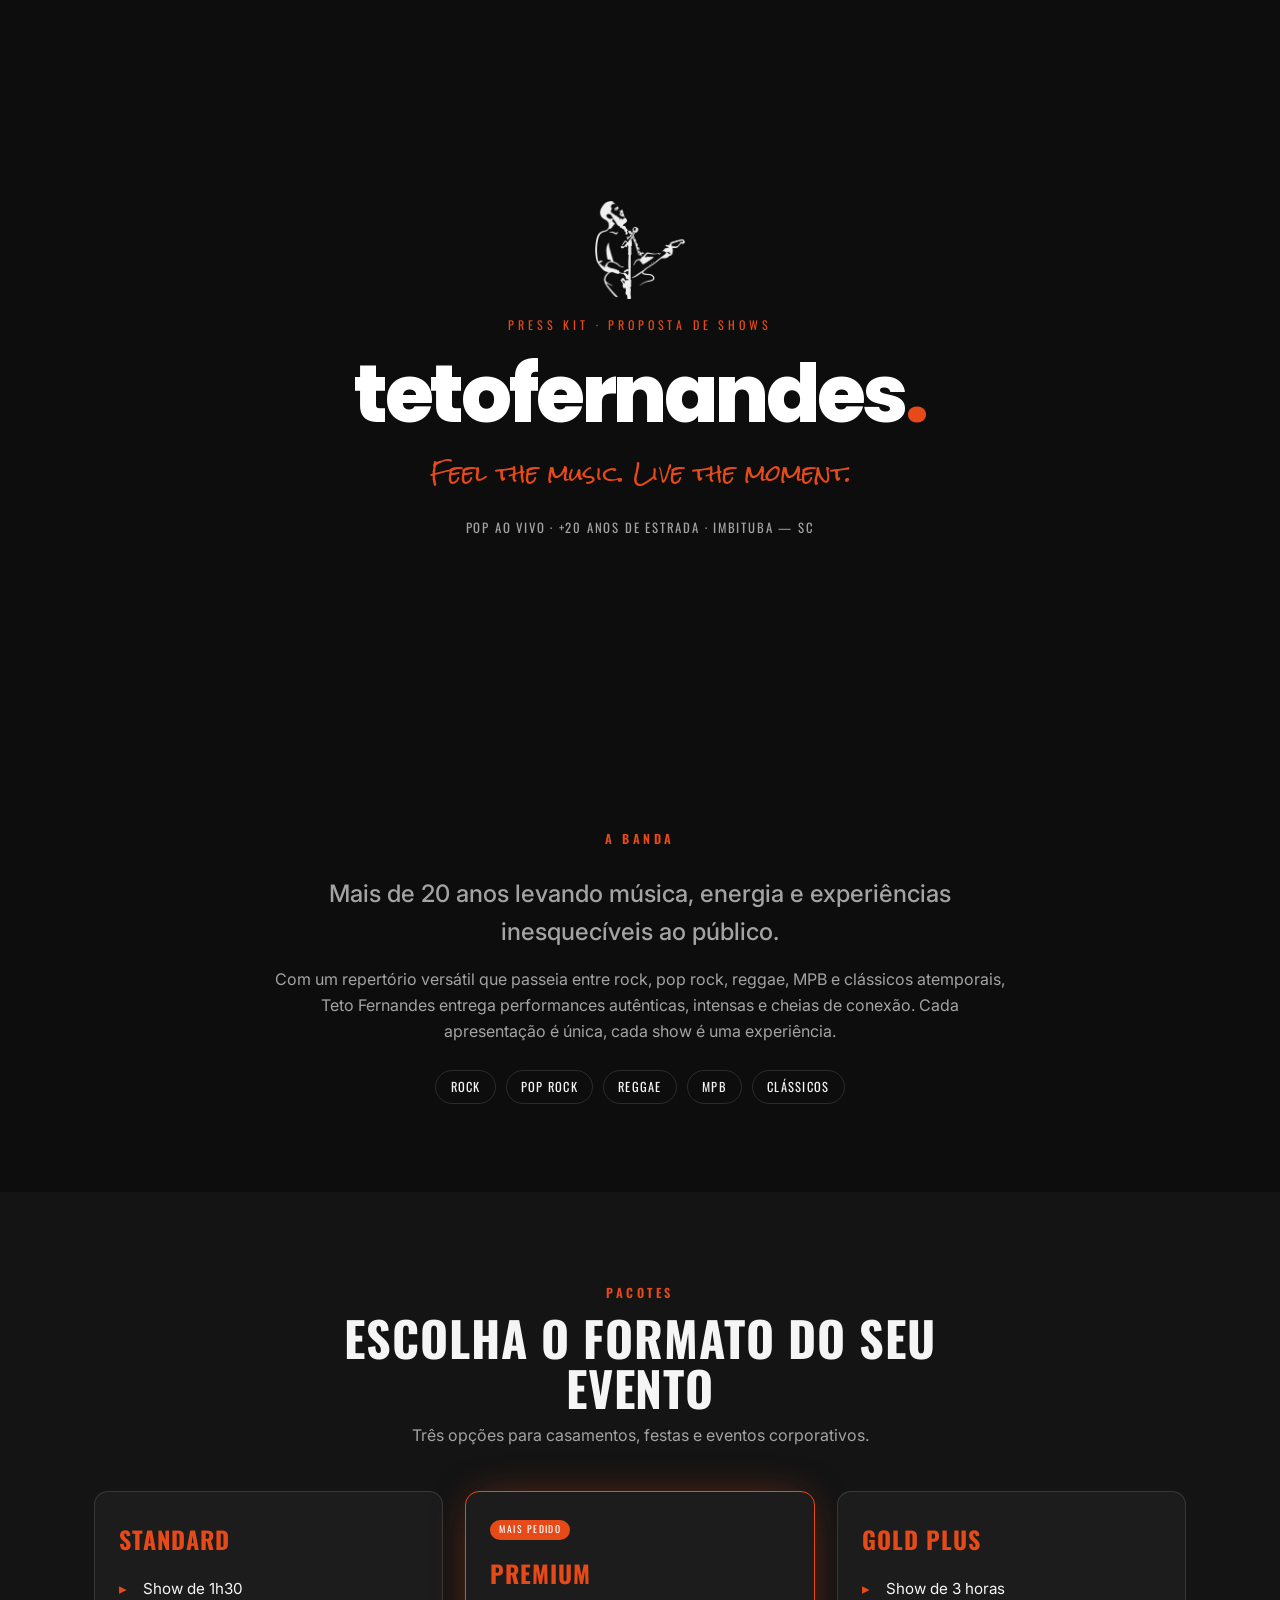
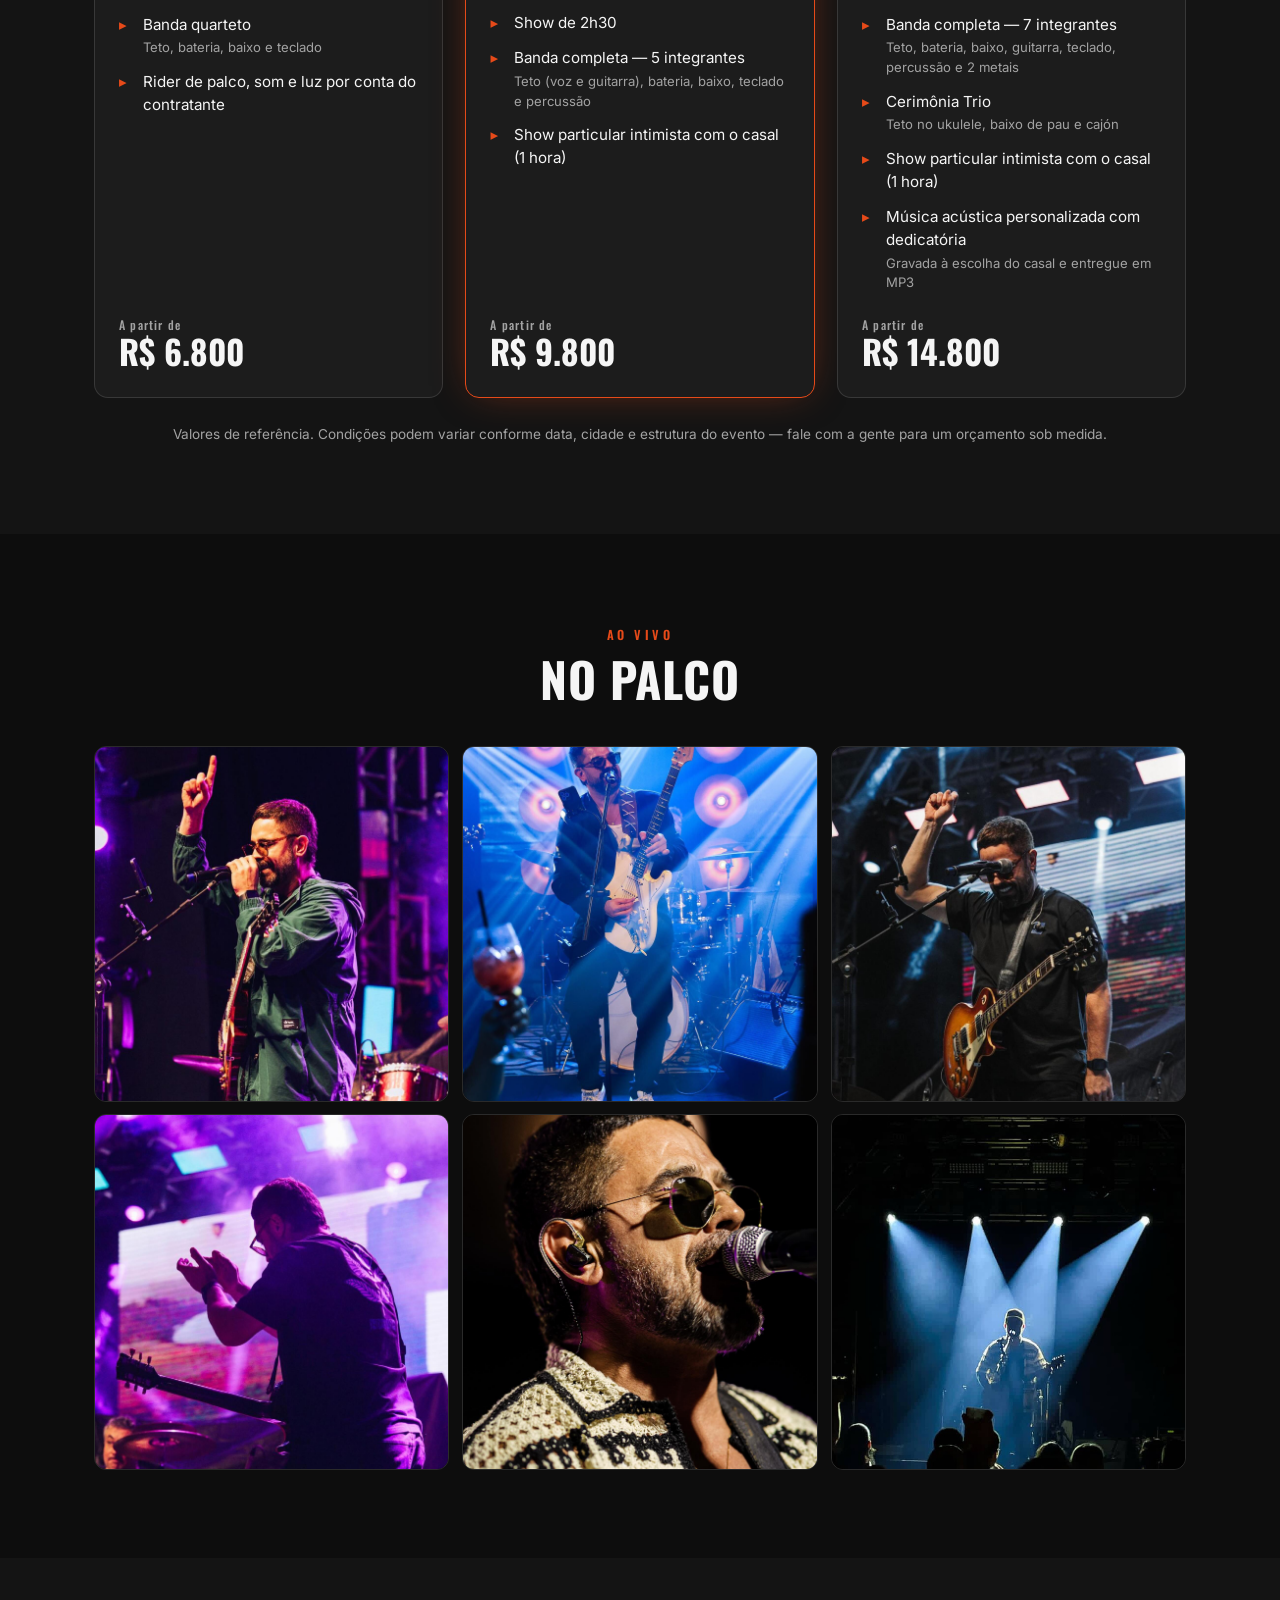
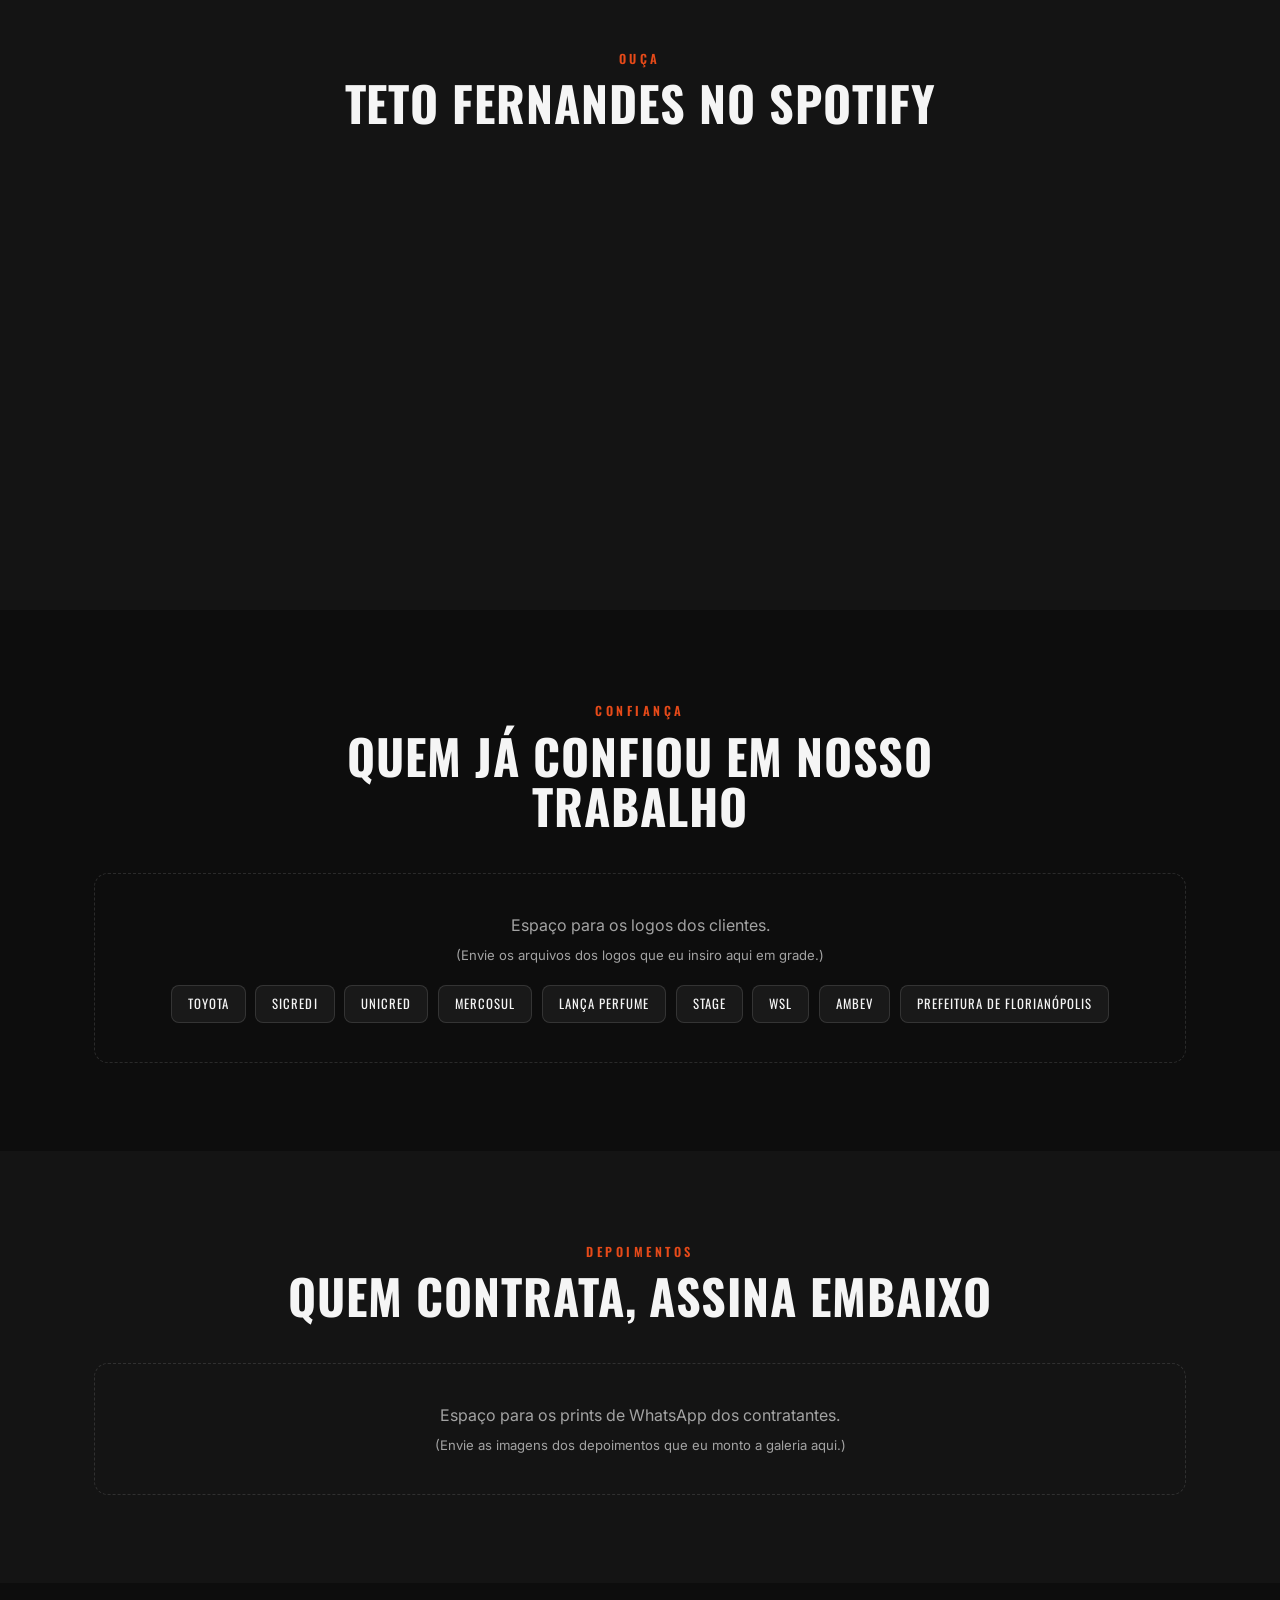
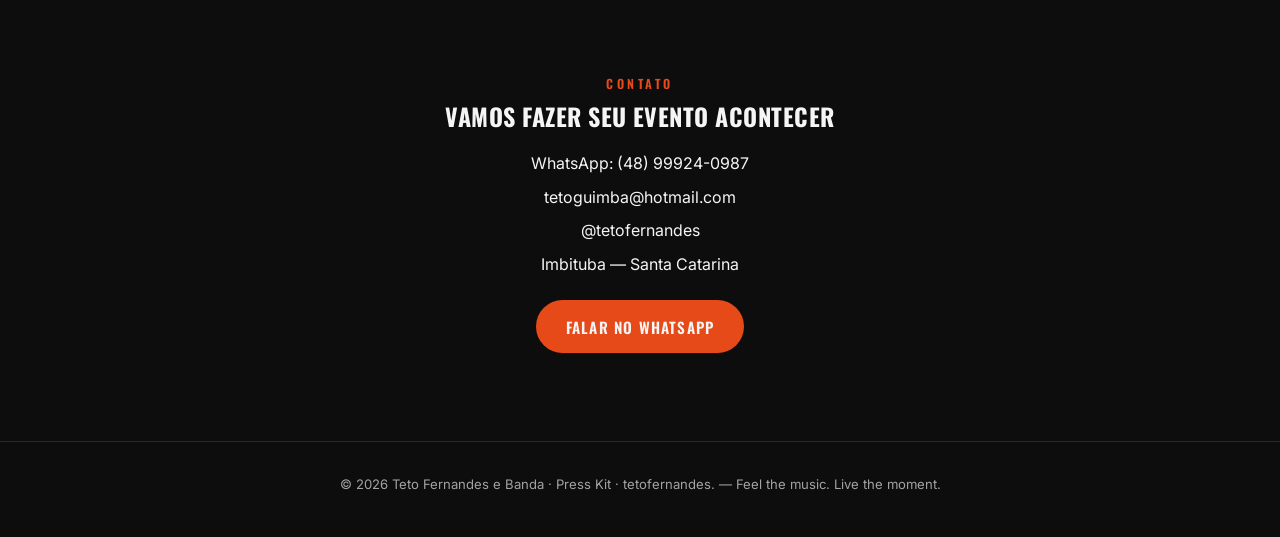
==== epk.html @ d6953887 "EPK: press kit para contratantes (pacotes, bio, fotos, contato)" ====
<!doctype html>
<html lang="pt-BR">
  <head>
    <meta charset="UTF-8" />
    <meta name="viewport" content="width=device-width, initial-scale=1.0" />
    <title>Teto Fernandes e Banda — Press Kit / Proposta de Shows</title>
    <meta
      name="description"
      content="Press kit oficial de Teto Fernandes e Banda: pacotes de show, repertório, fotos e contato para contratação." />
    <meta property="og:title" content="Teto Fernandes e Banda — Press Kit" />
    <meta
      property="og:description"
      content="Pacotes de show, repertório e contato para contratação. Pop ao vivo, +20 anos de estrada." />
    <meta property="og:image" content="assets/img/sobre3.jpg" />
    <link rel="icon" type="image/png" href="assets/img/favicon.png" />

    <link rel="preconnect" href="https://fonts.googleapis.com" />
    <link rel="preconnect" href="https://fonts.gstatic.com" crossorigin />
    <link
      href="https://fonts.googleapis.com/css2?family=Oswald:wght@400;500;600;700&family=Poppins:wght@700;800&family=Inter:wght@400;500;600&family=Rock+Salt&display=swap"
      rel="stylesheet" />
    <link rel="stylesheet" href="styles.css" />

    <style>
      body { -webkit-print-color-adjust: exact; print-color-adjust: exact; }
      .epk { overflow-x: hidden; }
      .epk-section { padding: clamp(3rem, 7vw, 5.5rem) 0; }
      .epk-section.alt { background: var(--bg-2); }
      .epk-head { text-align: center; max-width: 720px; margin: 0 auto 2.6rem; }
      .epk-head h2 { font-size: clamp(1.8rem, 4.5vw, 3rem); }
      .epk-head p { color: var(--muted); margin-top: 0.6rem; }

      /* Cover */
      .epk-cover {
        position: relative;
        min-height: 82vh;
        display: flex;
        flex-direction: column;
        align-items: center;
        justify-content: center;
        text-align: center;
        overflow: hidden;
        padding: 3rem 1.5rem;
      }
      .epk-cover-bg {
        position: absolute; inset: 0;
        background: url("assets/img/hero-bg.jpg") center 30% / cover no-repeat;
        filter: grayscale(100%) contrast(1.05) brightness(0.9);
        z-index: 0;
      }
      .epk-cover-overlay {
        position: absolute; inset: 0;
        background: linear-gradient(to bottom, rgba(13,13,13,0.55), rgba(13,13,13,0.35) 45%, rgba(13,13,13,0.95));
        z-index: 1;
      }
      .epk-cover > * { position: relative; z-index: 2; }
      .epk-cover .silh { width: 92px; height: auto; opacity: 0.95; margin-bottom: 1rem; }
      .epk-cover .logo {
        font-family: var(--font-brand); font-weight: 800; text-transform: lowercase;
        letter-spacing: -0.04em; color: #fff;
        font-size: clamp(2.4rem, 8vw, 5rem); line-height: 1;
      }
      .epk-cover .logo .dot { color: var(--accent); }
      .epk-cover .kicker {
        font-family: var(--font-display); text-transform: uppercase; letter-spacing: 0.32em;
        color: var(--accent); font-size: 0.75rem; margin-bottom: 1.2rem;
      }
      .epk-cover .sign {
        font-family: "Rock Salt", cursive; color: var(--accent);
        font-size: clamp(1rem, 3vw, 1.4rem); margin-top: 1.4rem;
      }
      .epk-cover .meta {
        margin-top: 1.6rem; color: var(--muted);
        font-family: var(--font-display); text-transform: uppercase; letter-spacing: 0.14em; font-size: 0.8rem;
      }

      /* Bio */
      .epk-bio { max-width: 780px; margin: 0 auto; text-align: center; }
      .epk-bio .lead { font-size: clamp(1.15rem, 2.4vw, 1.5rem); font-weight: 500; }
      .epk-bio p { color: var(--muted); margin-top: 1rem; }
      .epk-genres { display: flex; flex-wrap: wrap; gap: 0.6rem; justify-content: center; margin-top: 1.6rem; }
      .epk-genres span {
        font-family: var(--font-display); text-transform: uppercase; letter-spacing: 0.1em; font-size: 0.78rem;
        border: 1px solid var(--line); color: var(--text); padding: 0.4rem 0.9rem; border-radius: 100px;
      }

      /* Pacotes */
      .pkg-grid { display: grid; grid-template-columns: repeat(3, 1fr); gap: 1.4rem; align-items: start; }
      .pkg-card {
        background: var(--bg-3); border: 1px solid var(--line); border-radius: var(--radius);
        padding: 1.8rem 1.5rem; display: flex; flex-direction: column; height: 100%;
      }
      .pkg-card.featured { border-color: var(--accent); box-shadow: 0 0 40px -12px rgba(230,74,25,0.55); }
      .pkg-name { font-family: var(--font-display); text-transform: uppercase; letter-spacing: 0.04em; font-size: 1.5rem; }
      .pkg-name b { color: var(--accent); }
      .pkg-tag {
        display: inline-block; align-self: flex-start; margin-bottom: 0.9rem;
        font-family: var(--font-display); text-transform: uppercase; letter-spacing: 0.15em; font-size: 0.6rem;
        color: var(--accent-ink); background: var(--accent); padding: 2px 9px; border-radius: 100px;
      }
      .pkg-list { list-style: none; padding: 0; margin: 1.2rem 0 1.6rem; display: flex; flex-direction: column; gap: 0.8rem; flex: 1; }
      .pkg-list li { color: var(--text); font-size: 0.95rem; padding-left: 1.5rem; position: relative; line-height: 1.5; }
      .pkg-list li::before { content: "▸"; color: var(--accent); position: absolute; left: 0; top: 0; }
      .pkg-list li small { color: var(--muted); display: block; font-size: 0.82rem; margin-top: 2px; }
      .pkg-price { font-family: var(--font-display); font-weight: 700; font-size: 2.1rem; line-height: 1; margin-top: auto; }
      .pkg-price small { display: block; font-size: 0.75rem; color: var(--muted); letter-spacing: 0.1em; margin-bottom: 4px; font-weight: 500; }
      .pkg-note { text-align: center; color: var(--muted); font-size: 0.85rem; margin-top: 1.6rem; }

      /* Galeria */
      .epk-gallery { display: grid; grid-template-columns: repeat(3, 1fr); gap: 0.8rem; }
      .epk-gallery img { width: 100%; aspect-ratio: 1/1; object-fit: cover; border-radius: 12px; border: 1px solid var(--line); }

      /* Placeholder (clientes/depoimentos a enviar) */
      .epk-placeholder {
        border: 1px dashed var(--line); border-radius: var(--radius); padding: 2.4rem 1.5rem; text-align: center; color: var(--muted);
      }
      .client-chips { display: flex; flex-wrap: wrap; gap: 0.6rem; justify-content: center; margin-top: 1.2rem; }
      .client-chips span {
        font-family: var(--font-display); text-transform: uppercase; letter-spacing: 0.08em; font-size: 0.8rem;
        background: rgba(255,255,255,0.05); border: 1px solid var(--line); color: var(--text);
        padding: 0.5rem 1rem; border-radius: 8px;
      }

      /* Player */
      .epk-player { max-width: 780px; margin: 0 auto; }
      .epk-player iframe { border-radius: var(--radius); display: block; }

      /* Contato */
      .epk-contact { text-align: center; max-width: 640px; margin: 0 auto; }
      .epk-contact .lines { display: flex; flex-direction: column; gap: 0.5rem; margin: 1.4rem 0; }
      .epk-contact a { color: var(--text); }
      .epk-contact a:hover { color: var(--accent); }
      .epk-cta { margin-top: 1.4rem; }

      .epk-foot { text-align: center; color: var(--muted); font-size: 0.82rem; padding: 2rem 0 2.6rem; border-top: 1px solid var(--line); }

      @media (max-width: 820px) {
        .pkg-grid { grid-template-columns: 1fr; }
        .epk-gallery { grid-template-columns: repeat(2, 1fr); }
      }
    </style>
  </head>

  <body class="epk">
    <!-- ===================== CAPA ===================== -->
    <header class="epk-cover">
      <div class="epk-cover-bg"></div>
      <div class="epk-cover-overlay"></div>
      <img class="silh" src="assets/img/silhouette.png" alt="" aria-hidden="true" />
      <p class="kicker">Press Kit · Proposta de Shows</p>
      <div class="logo">tetofernandes<span class="dot">.</span></div>
      <p class="sign">Feel the music. Live the moment.</p>
      <p class="meta">Pop ao vivo · +20 anos de estrada · Imbituba — SC</p>
    </header>

    <!-- ===================== BIO ===================== -->
    <section class="epk-section">
      <div class="container epk-bio">
        <span class="eyebrow">A Banda</span>
        <p class="lead">
          Mais de 20 anos levando música, energia e experiências inesquecíveis ao
          público.
        </p>
        <p>
          Com um repertório versátil que passeia entre rock, pop rock, reggae, MPB
          e clássicos atemporais, Teto Fernandes entrega performances autênticas,
          intensas e cheias de conexão. Cada apresentação é única, cada show é uma
          experiência.
        </p>
        <div class="epk-genres">
          <span>Rock</span><span>Pop Rock</span><span>Reggae</span>
          <span>MPB</span><span>Clássicos</span>
        </div>
      </div>
    </section>

    <!-- ===================== PACOTES ===================== -->
    <section class="epk-section alt">
      <div class="container">
        <div class="epk-head">
          <span class="eyebrow">Pacotes</span>
          <h2>Escolha o formato do seu evento</h2>
          <p>Três opções para casamentos, festas e eventos corporativos.</p>
        </div>

        <div class="pkg-grid">
          <!-- STANDARD -->
          <article class="pkg-card">
            <div class="pkg-name"><b>Standard</b></div>
            <ul class="pkg-list">
              <li>Show de 1h30</li>
              <li>Banda quarteto<small>Teto, bateria, baixo e teclado</small></li>
              <li>Rider de palco, som e luz por conta do contratante</li>
            </ul>
            <div class="pkg-price"><small>A partir de</small>R$ 6.800</div>
          </article>

          <!-- PREMIUM (destaque) -->
          <article class="pkg-card featured">
            <span class="pkg-tag">Mais pedido</span>
            <div class="pkg-name"><b>Premium</b></div>
            <ul class="pkg-list">
              <li>Show de 2h30</li>
              <li>Banda completa — 5 integrantes<small>Teto (voz e guitarra), bateria, baixo, teclado e percussão</small></li>
              <li>Show particular intimista com o casal (1 hora)</li>
            </ul>
            <div class="pkg-price"><small>A partir de</small>R$ 9.800</div>
          </article>

          <!-- GOLD PLUS -->
          <article class="pkg-card">
            <div class="pkg-name"><b>Gold Plus</b></div>
            <ul class="pkg-list">
              <li>Show de 3 horas</li>
              <li>Banda completa — 7 integrantes<small>Teto, bateria, baixo, guitarra, teclado, percussão e 2 metais</small></li>
              <li>Cerimônia Trio<small>Teto no ukulele, baixo de pau e cajón</small></li>
              <li>Show particular intimista com o casal (1 hora)</li>
              <li>Música acústica personalizada com dedicatória<small>Gravada à escolha do casal e entregue em MP3</small></li>
            </ul>
            <div class="pkg-price"><small>A partir de</small>R$ 14.800</div>
          </article>
        </div>
        <p class="pkg-note">
          Valores de referência. Condições podem variar conforme data, cidade e
          estrutura do evento — fale com a gente para um orçamento sob medida.
        </p>
      </div>
    </section>

    <!-- ===================== FOTOS ===================== -->
    <section class="epk-section">
      <div class="container">
        <div class="epk-head">
          <span class="eyebrow">Ao vivo</span>
          <h2>No palco</h2>
        </div>
        <div class="epk-gallery">
          <img src="assets/img/sobre2.jpg" alt="Teto Fernandes ao vivo" loading="lazy" />
          <img src="assets/img/sobre4.jpg" alt="Teto Fernandes ao vivo" loading="lazy" />
          <img src="assets/img/sobre3.jpg" alt="Teto Fernandes ao vivo" loading="lazy" />
          <img src="assets/img/sobre1.jpg" alt="Teto Fernandes ao vivo" loading="lazy" />
          <img src="assets/img/sobre5.jpg" alt="Teto Fernandes ao vivo" loading="lazy" />
          <img src="assets/img/sobre6.jpg" alt="Teto Fernandes ao vivo" loading="lazy" />
        </div>
      </div>
    </section>

    <!-- ===================== MÚSICA ===================== -->
    <section class="epk-section alt">
      <div class="container">
        <div class="epk-head">
          <span class="eyebrow">Ouça</span>
          <h2>Teto Fernandes no Spotify</h2>
        </div>
        <div class="epk-player">
          <iframe
            title="Teto Fernandes no Spotify"
            src="https://open.spotify.com/embed/artist/6eYhTbcZ08PxT9TpKpBpat?utm_source=generator&theme=0"
            width="100%" height="352" frameborder="0"
            allow="autoplay; clipboard-write; encrypted-media; fullscreen; picture-in-picture"
            loading="lazy"></iframe>
        </div>
      </div>
    </section>

    <!-- ===================== CLIENTES ===================== -->
    <section class="epk-section">
      <div class="container">
        <div class="epk-head">
          <span class="eyebrow">Confiança</span>
          <h2>Quem já confiou em nosso trabalho</h2>
        </div>
        <div class="epk-placeholder">
          <p>Espaço para os logos dos clientes.</p>
          <p style="font-size: 0.82rem; margin-top: 0.4rem">
            (Envie os arquivos dos logos que eu insiro aqui em grade.)
          </p>
          <div class="client-chips">
            <span>Toyota</span><span>Sicredi</span><span>Unicred</span>
            <span>Mercosul</span><span>Lança Perfume</span><span>Stage</span>
            <span>WSL</span><span>Ambev</span><span>Prefeitura de Florianópolis</span>
          </div>
        </div>
      </div>
    </section>

    <!-- ===================== DEPOIMENTOS ===================== -->
    <section class="epk-section alt">
      <div class="container">
        <div class="epk-head">
          <span class="eyebrow">Depoimentos</span>
          <h2>Quem contrata, assina embaixo</h2>
        </div>
        <div class="epk-placeholder">
          <p>Espaço para os prints de WhatsApp dos contratantes.</p>
          <p style="font-size: 0.82rem; margin-top: 0.4rem">
            (Envie as imagens dos depoimentos que eu monto a galeria aqui.)
          </p>
        </div>
      </div>
    </section>

    <!-- ===================== CONTATO ===================== -->
    <section class="epk-section">
      <div class="container epk-contact">
        <span class="eyebrow">Contato</span>
        <h2>Vamos fazer seu evento acontecer</h2>
        <div class="lines">
          <p><a href="https://wa.me/5548999240987" target="_blank" rel="noopener">WhatsApp: (48) 99924-0987</a></p>
          <p><a href="mailto:tetoguimba@hotmail.com">tetoguimba@hotmail.com</a></p>
          <p><a href="https://instagram.com/tetofernandes" target="_blank" rel="noopener">@tetofernandes</a></p>
          <p>Imbituba — Santa Catarina</p>
        </div>
        <div class="epk-cta">
          <a class="btn btn-primary" href="https://wa.me/5548999240987" target="_blank" rel="noopener">Falar no WhatsApp</a>
        </div>
      </div>
    </section>

    <div class="epk-foot">
      <div class="container">
        © <span id="y"></span> Teto Fernandes e Banda · Press Kit ·
        tetofernandes. — Feel the music. Live the moment.
      </div>
    </div>

    <script>
      document.getElementById("y").textContent = new Date().getFullYear();
    </script>
  </body>
</html>
---- styles.css ----
/* ===================== TOKENS ===================== */
:root {
  --bg:        #0d0d0d;
  --bg-2:      #141414;
  --bg-3:      #1c1c1c;
  --text:      #f5f5f5;
  --muted:     #a3a3a3;
  --line:      rgba(255, 255, 255, 0.12);

  /* Brand red — the logo + accents. Change this one value to re-theme. */
  --accent:    #e64a19;
  --accent-2:  #bf360c;
  --accent-ink:#ffffff;
  --brand:     #e64a19; /* logo wordmark color */
  --brand-dot: #ffffff; /* the period color */

  --maxw: 1140px;
  --radius: 14px;
  --header-h: 76px;

  --font-display: "Oswald", system-ui, sans-serif;
  --font-brand: "Poppins", system-ui, sans-serif;
  --font-body: "Inter", system-ui, sans-serif;
}

/* ===================== RESET ===================== */
* { box-sizing: border-box; margin: 0; padding: 0; }
html { scroll-behavior: smooth; scroll-padding-top: var(--header-h); }
body {
  font-family: var(--font-body);
  background: var(--bg);
  color: var(--text);
  line-height: 1.6;
  -webkit-font-smoothing: antialiased;
  overflow-x: hidden;
}
img { max-width: 100%; display: block; }
a { color: inherit; text-decoration: none; }
ul { list-style: none; }

.container { width: 100%; max-width: var(--maxw); margin: 0 auto; padding: 0 24px; }

/* ===================== TYPOGRAPHY ===================== */
h1, h2, h3 {
  font-family: var(--font-display);
  font-weight: 700;
  line-height: 1.05;
  text-transform: uppercase;
  letter-spacing: 0.02em;
}
.section h2 { font-size: clamp(2rem, 5vw, 3.4rem); }
.eyebrow {
  display: inline-block;
  font-family: var(--font-display);
  font-weight: 600;
  letter-spacing: 0.28em;
  text-transform: uppercase;
  font-size: 0.78rem;
  color: var(--accent);
  margin-bottom: 0.6rem;
}
.section-sub { color: var(--muted); margin-top: 0.5rem; font-size: 1.05rem; }

/* ===================== BUTTONS ===================== */
.btn {
  display: inline-flex;
  align-items: center;
  gap: 0.5rem;
  font-family: var(--font-display);
  font-weight: 600;
  text-transform: uppercase;
  letter-spacing: 0.08em;
  font-size: 0.95rem;
  padding: 0.85rem 1.8rem;
  border-radius: 100px;
  border: 1px solid transparent;
  cursor: pointer;
  transition: transform 0.18s ease, background 0.18s ease, color 0.18s ease;
}
.btn:hover { transform: translateY(-2px); }
.btn-primary { background: var(--accent); color: var(--accent-ink); }
.btn-primary:hover { background: var(--accent-2); }
.btn-ghost { background: transparent; color: var(--text); border-color: var(--line); }
.btn-ghost:hover { border-color: var(--accent); color: var(--accent); }

/* ===================== HEADER ===================== */
.site-header {
  position: fixed;
  inset: 0 0 auto 0;
  height: var(--header-h);
  z-index: 100;
  display: flex;
  align-items: center;
  transition: background 0.3s ease, border-color 0.3s ease, backdrop-filter 0.3s ease;
  border-bottom: 1px solid transparent;
}
.site-header.scrolled {
  background: rgba(13, 13, 13, 0.85);
  backdrop-filter: blur(12px);
  border-bottom-color: var(--line);
}
.header-inner { display: flex; align-items: center; justify-content: space-between; }
/* ---- Logo wordmark (Poppins, orange) ---- */
.wordmark {
  font-family: var(--font-brand);
  font-weight: 800;
  text-transform: lowercase;
  letter-spacing: -0.03em;
  line-height: 1;
  color: var(--brand);
  display: inline-block;
  white-space: nowrap;
}
.wordmark .dot { color: var(--brand-dot); }
.wordmark--sm { font-size: 1.6rem; }
.wordmark--md { font-size: 2.1rem; }
.nav { display: flex; align-items: center; gap: 2.5rem; }
.nav-list { display: flex; gap: 2rem; }
.nav-list a {
  font-family: var(--font-display);
  font-weight: 500;
  text-transform: uppercase;
  letter-spacing: 0.06em;
  font-size: 0.95rem;
  color: var(--text);
  position: relative;
  padding: 4px 0;
  transition: color 0.18s ease;
}
.nav-list a::after {
  content: "";
  position: absolute;
  left: 0; bottom: -2px;
  width: 0; height: 2px;
  background: var(--accent);
  transition: width 0.22s ease;
}
.nav-list a:hover { color: var(--accent); }
.nav-list a:hover::after { width: 100%; }
.nav-social { display: flex; gap: 1rem; align-items: center; }
.nav-social a { color: var(--muted); transition: color 0.18s ease, transform 0.18s ease; display: flex; }
.nav-social a:hover { color: var(--accent); transform: translateY(-2px); }

.nav-toggle {
  display: none;
  flex-direction: column;
  gap: 5px;
  background: none;
  border: 0;
  cursor: pointer;
  padding: 6px;
}
.nav-toggle span {
  width: 26px; height: 2px;
  background: var(--text);
  transition: transform 0.25s ease, opacity 0.2s ease;
}
.nav-toggle[aria-expanded="true"] span:nth-child(1) { transform: translateY(7px) rotate(45deg); }
.nav-toggle[aria-expanded="true"] span:nth-child(2) { opacity: 0; }
.nav-toggle[aria-expanded="true"] span:nth-child(3) { transform: translateY(-7px) rotate(-45deg); }

/* ===================== HERO ===================== */
.hero {
  position: relative;
  min-height: 100svh;
  display: flex;
  align-items: center;
  justify-content: center;
  text-align: center;
  overflow: hidden;
}
.hero-img {
  position: absolute; inset: 0;
  display: block;
  width: 100%; height: 100%;
  object-fit: cover;
  object-position: 50% 53%; /* enquadramento da foto retrato (sobe um pouco) */
  filter: grayscale(100%) contrast(1.06) brightness(0.95); /* preto e branco */
  z-index: 0;
  animation: heroImgIn 1.2s ease both;
}
@keyframes heroImgIn { from { opacity: 0; } to { opacity: 1; } }
.hero-overlay {
  position: absolute; inset: 0;
  background:
    radial-gradient(120% 100% at 50% 32%, rgba(13,13,13,0.12), rgba(13,13,13,0.5)),
    linear-gradient(to bottom, rgba(13,13,13,0.35), rgba(13,13,13,0.28) 45%, rgba(13,13,13,0.9) 100%);
  z-index: 1;
}
.hero-content { position: relative; z-index: 2; display: flex; flex-direction: column; align-items: center; transform: translateY(7vh); }
.hero-logo {
  width: min(820px, 90vw);
  margin: 0 auto;
  filter: drop-shadow(0 12px 50px rgba(0, 0, 0, 0.55));
  animation: logoIn 1.3s cubic-bezier(0.2, 0.7, 0.2, 1) 0.15s both;
}

/* Hover energético na logo do hero */
.hero-logo-text { display: block; width: 100%; height: auto; cursor: default; transition: filter 0.3s ease; }
.hero-logo:hover .hero-logo-text {
  animation: energyPulse 0.8s ease-in-out infinite;
  filter: drop-shadow(0 0 22px rgba(230, 74, 25, 0.6));
}
.hero-logo:hover .dot { animation: dotPulse 0.8s ease-in-out infinite; }
@keyframes energyPulse {
  0%, 100% { transform: scale(1) rotate(0deg); }
  25% { transform: scale(1.04) rotate(-2deg); }
  50% { transform: scale(1.06) rotate(0deg); }
  75% { transform: scale(1.04) rotate(2deg); }
}
@keyframes dotPulse {
  0%, 100% { transform: scale(1); }
  50% { transform: scale(1.5) translateY(-2px); }
}
@keyframes logoIn {
  from { opacity: 0; transform: translateY(26px) scale(0.97); filter: blur(8px); }
  to   { opacity: 1; transform: none; filter: blur(0); }
}
@keyframes fadeUp {
  from { opacity: 0; transform: translateY(16px); }
  to   { opacity: 1; transform: none; }
}
.hero-tagline {
  font-family: var(--font-display);
  font-weight: 400;
  text-transform: uppercase;
  letter-spacing: 0.2em;
  color: var(--text);
  font-size: clamp(0.85rem, 2.2vw, 1.15rem);
  margin: 1.2rem 0 2rem;
  animation: fadeUp 1s ease 0.75s both;
}
.hero-actions {
  display: flex; gap: 1rem; flex-wrap: wrap; justify-content: center;
  animation: fadeUp 1s ease 1s both;
}

.scroll-cue {
  position: absolute;
  bottom: 28px; left: 50%;
  transform: translateX(-50%);
  width: 26px; height: 42px;
  border: 2px solid rgba(255,255,255,0.45);
  border-radius: 20px;
  z-index: 2;
}
.scroll-cue span {
  position: absolute;
  top: 8px; left: 50%;
  width: 4px; height: 8px;
  margin-left: -2px;
  background: var(--accent);
  border-radius: 4px;
  animation: scrollDot 1.6s ease-in-out infinite;
}
@keyframes scrollDot { 0%{opacity:0;transform:translateY(0)} 40%{opacity:1} 80%,100%{opacity:0;transform:translateY(14px)} }

/* ===================== SECTIONS ===================== */
.section { padding: clamp(4rem, 9vw, 7rem) 0; }
.section-head { text-align: center; max-width: 640px; margin: 0 auto 3rem; }
.shows { background: var(--bg); }
.sobre { background: var(--bg-2); }
.musica { background: var(--bg); }

/* ===================== AGENDA ===================== */
.agenda { display: flex; flex-direction: column; gap: 1rem; max-width: 860px; margin: 0 auto; }
.agenda-state { text-align: center; color: var(--muted); padding: 2rem 0; }
.event {
  display: grid;
  grid-template-columns: 92px 1fr auto;
  align-items: center;
  gap: 1.5rem;
  background: var(--bg-3);
  border: 1px solid var(--line);
  border-radius: var(--radius);
  padding: 1.1rem 1.5rem;
  transition: transform 0.18s ease, border-color 0.18s ease;
}
.event:hover { transform: translateY(-3px); border-color: var(--accent); }
.event-date {
  text-align: center;
  border-right: 1px solid var(--line);
  padding-right: 1rem;
}
.event-day { font-family: var(--font-display); font-weight: 700; font-size: 2rem; line-height: 1; }
.event-month { font-family: var(--font-display); text-transform: uppercase; letter-spacing: 0.15em; color: var(--accent); font-size: 0.8rem; }
.event-year { color: var(--muted); font-size: 0.75rem; }
.event-info h3 { font-size: 1.3rem; text-transform: none; letter-spacing: 0; }
.event-info p { color: var(--muted); font-size: 0.95rem; }
.event-cta .btn { padding: 0.6rem 1.3rem; font-size: 0.82rem; }
.event-cta .soon { color: var(--muted); font-size: 0.85rem; font-style: italic; }

/* ===================== SOBRE ===================== */
.sobre-grid {
  display: grid;
  grid-template-columns: 1fr 1fr;
  gap: clamp(2rem, 5vw, 4rem);
  align-items: center;
  margin-bottom: clamp(2.5rem, 5vw, 4rem);
}
.sobre-text p { color: var(--muted); margin-top: 1rem; max-width: 52ch; }
.sobre-text h2 { margin-top: 0.4rem; }
.sobre-text p.sobre-lead { color: var(--text); font-size: 1.18rem; font-weight: 500; }
.sobre-text p.sobre-lines {
  color: var(--text);
  font-weight: 500;
  border-left: 3px solid var(--accent);
  padding-left: 1.1rem;
  line-height: 1.9;
}
.sobre-text p.sobre-tagline {
  font-family: "Rock Salt", cursive;
  font-weight: 400;
  color: var(--brand);
  font-size: 1.4rem;
  line-height: 1.9;
  margin-top: 1.8rem;
}
.sobre-photo img {
  border-radius: var(--radius);
  width: 100%;
  aspect-ratio: 4 / 5;
  object-fit: cover;
}
.gallery {
  display: grid;
  grid-template-columns: repeat(auto-fit, minmax(200px, 1fr));
  gap: 1rem;
}
.gallery img {
  width: 100%;
  aspect-ratio: 1 / 1;
  object-fit: cover;
  border-radius: 12px;
  transition: transform 0.25s ease, filter 0.25s ease;
  filter: grayscale(0.2);
}
.gallery img:hover { transform: scale(1.03); filter: grayscale(0); }

/* ===================== PLAYER ===================== */
.player { max-width: 860px; margin: 0 auto; }
.player iframe { border-radius: var(--radius); display: block; }

/* ===================== FOOTER ===================== */
.footer { background: var(--bg-2); border-top: 1px solid var(--line); padding-top: 4rem; }
.footer-grid {
  display: grid;
  grid-template-columns: 1fr 1fr;
  gap: 2rem;
  padding-bottom: 3rem;
}
.footer-logo { margin-bottom: 1rem; }
.footer-brand p { color: var(--muted); max-width: 36ch; }
.footer-contact h3 { font-size: 1.2rem; margin-bottom: 1rem; }
.footer-contact p { margin-bottom: 0.5rem; }
.footer-contact a { color: var(--text); transition: color 0.18s ease; }
.footer-contact a:hover { color: var(--accent); }
.footer-social { display: flex; gap: 1.2rem; margin-top: 1rem; }
.footer-social a {
  font-family: var(--font-display);
  text-transform: uppercase;
  letter-spacing: 0.08em;
  font-size: 0.85rem;
  color: var(--muted);
}
.footer-social a:hover { color: var(--accent); }
.footer-bottom { border-top: 1px solid var(--line); padding-top: 1.5rem; padding-bottom: 1.5rem; }
.footer-bottom p { color: var(--muted); font-size: 0.85rem; text-align: center; }

/* ===================== REVEAL ANIMATION ===================== */
.reveal { opacity: 0; transform: translateY(26px); transition: opacity 0.7s ease, transform 0.7s ease; }
.reveal.visible { opacity: 1; transform: none; }

/* ===================== RESPONSIVE ===================== */
@media (max-width: 860px) {
  .nav-toggle { display: flex; z-index: 101; }
  .nav {
    position: fixed;
    inset: 0 0 0 auto;
    width: min(320px, 80vw);
    flex-direction: column;
    justify-content: center;
    gap: 2.5rem;
    background: var(--bg-2);
    border-left: 1px solid var(--line);
    transform: translateX(100%);
    transition: transform 0.3s ease;
    padding: 2rem;
  }
  .nav.open { transform: translateX(0); }
  .nav-list { flex-direction: column; gap: 1.5rem; text-align: center; }
  .nav-list a { font-size: 1.3rem; }

  .sobre-grid { grid-template-columns: 1fr; }
  .sobre-photo { order: -1; }
  .footer-grid { grid-template-columns: 1fr; }

  .event { grid-template-columns: 72px 1fr; gap: 1rem; }
  .event-cta { grid-column: 1 / -1; justify-self: start; padding-left: calc(72px + 1rem); }
}

@media (prefers-reduced-motion: reduce) {
  * { animation: none !important; transition: none !important; }
  .reveal { opacity: 1; transform: none; }
}

/* ===================== SILHUETA DA MARCA ===================== */
/* Sobre: silhueta grande que surge ao rolar (fica sutil ao fundo) */
.sobre { position: relative; overflow: hidden; }
.sobre .container { position: relative; z-index: 1; }
.sobre-silhouette {
  position: absolute;
  right: -30px;
  top: 14%;
  width: min(340px, 40vw);
  height: auto;
  z-index: 0;
  pointer-events: none;
  opacity: 0;
  transform: translateX(60px);
  transition: opacity 1s ease, transform 1s ease;
}
.sobre-silhouette.visible { opacity: 0.1; transform: translateX(0); }

/* Divisor entre seções: silhueta laranja entre dois traços */
.section-divider {
  display: flex;
  align-items: center;
  justify-content: center;
  gap: 1.2rem;
  background: var(--bg-2);
  padding: 1.5rem 0 2.6rem;
}
.section-divider::before,
.section-divider::after {
  content: "";
  height: 1px;
  width: clamp(40px, 12vw, 90px);
  background: var(--line);
}
.section-divider img { width: 46px; height: auto; opacity: 0.95; }

/* Ícone no rodapé */
.footer-silhouette { display: block; width: 52px; height: auto; opacity: 0.9; margin-bottom: 0.7rem; }

/* Silhueta no menu (no lugar do tf.) */
.brand-silhouette { display: block; height: 46px; width: auto; }

/* ===================== AGENDA: destaque + badges ===================== */
.event--next {
  border-color: var(--accent);
  box-shadow: 0 0 26px -8px rgba(230, 74, 25, 0.55);
}
.next-tag {
  display: inline-block;
  font-family: var(--font-display);
  text-transform: uppercase;
  letter-spacing: 0.15em;
  font-size: 0.62rem;
  color: var(--accent-ink);
  background: var(--accent);
  padding: 2px 9px;
  border-radius: 100px;
  margin-bottom: 6px;
}
.badge-sold {
  display: inline-block;
  font-family: var(--font-display);
  text-transform: uppercase;
  letter-spacing: 0.08em;
  font-size: 0.8rem;
  color: var(--muted);
  background: rgba(255, 255, 255, 0.06);
  border: 1px solid var(--line);
  padding: 0.55rem 1.1rem;
  border-radius: 100px;
}
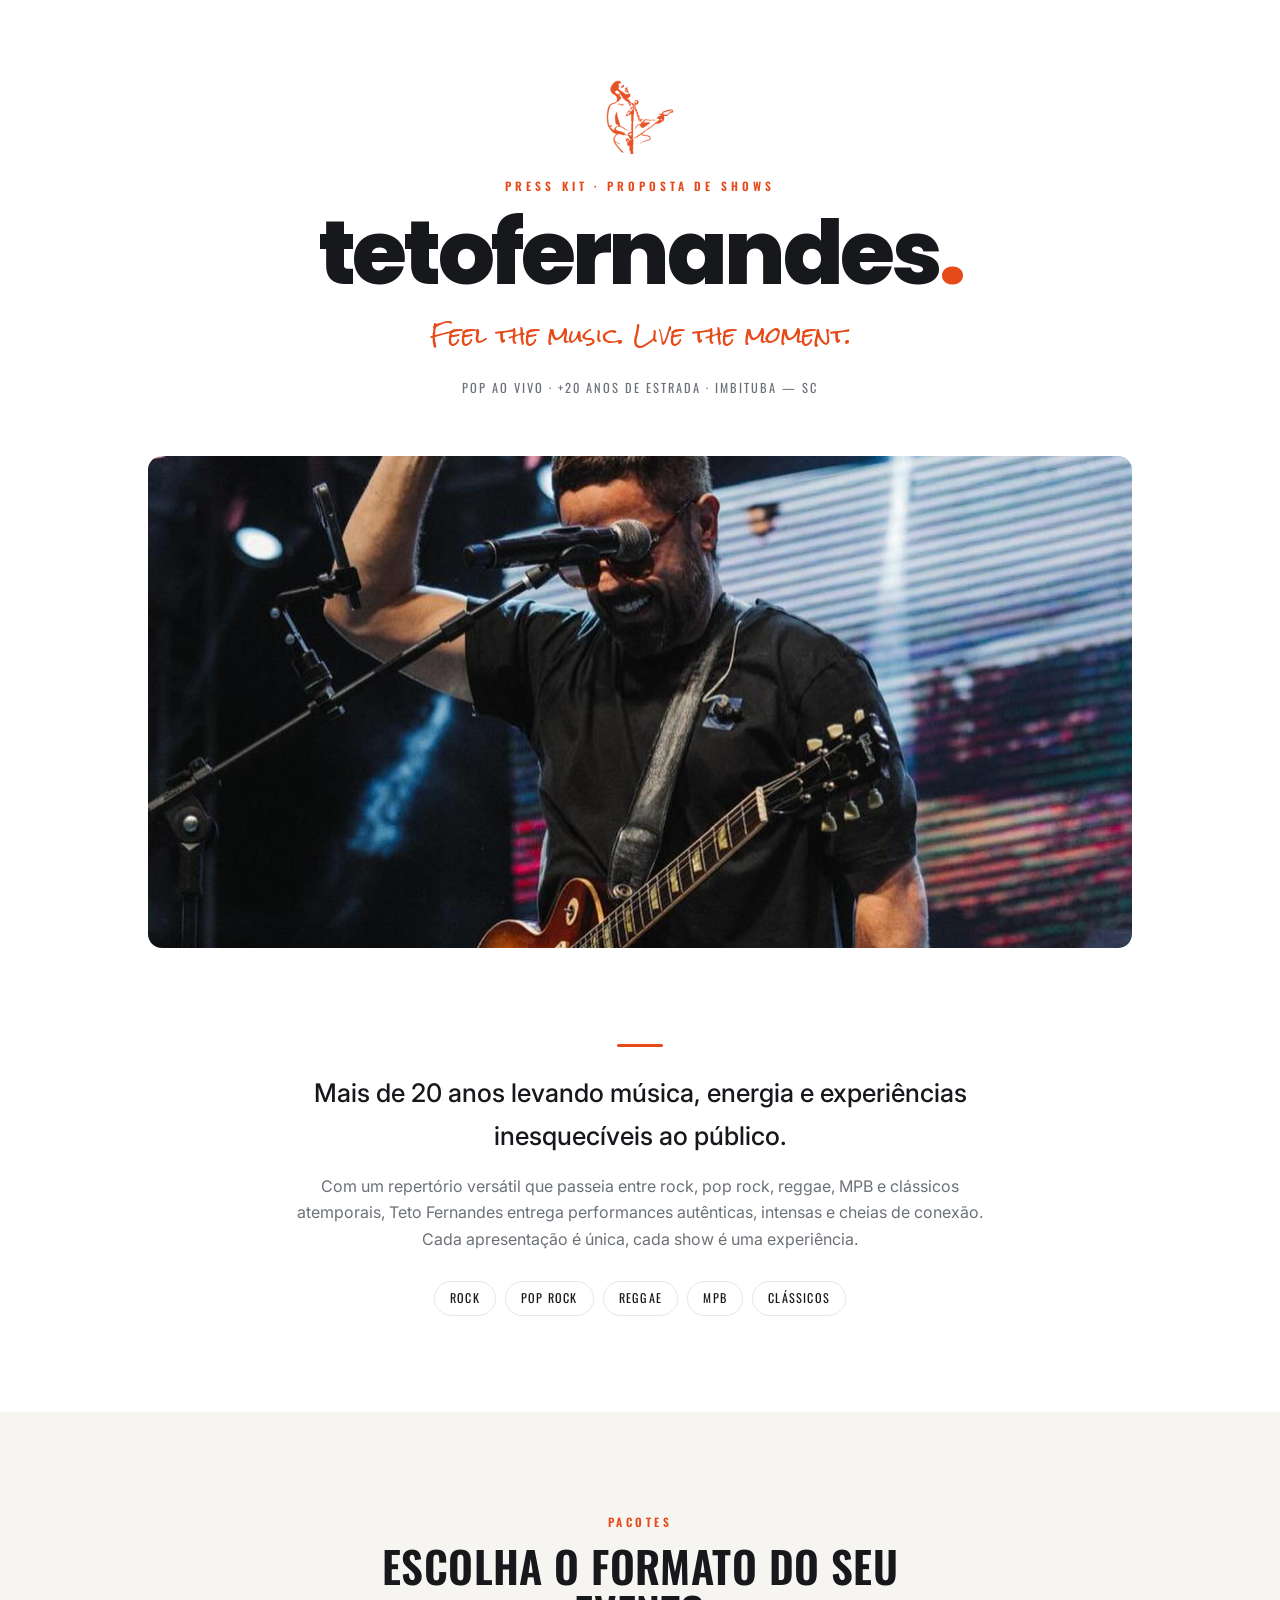
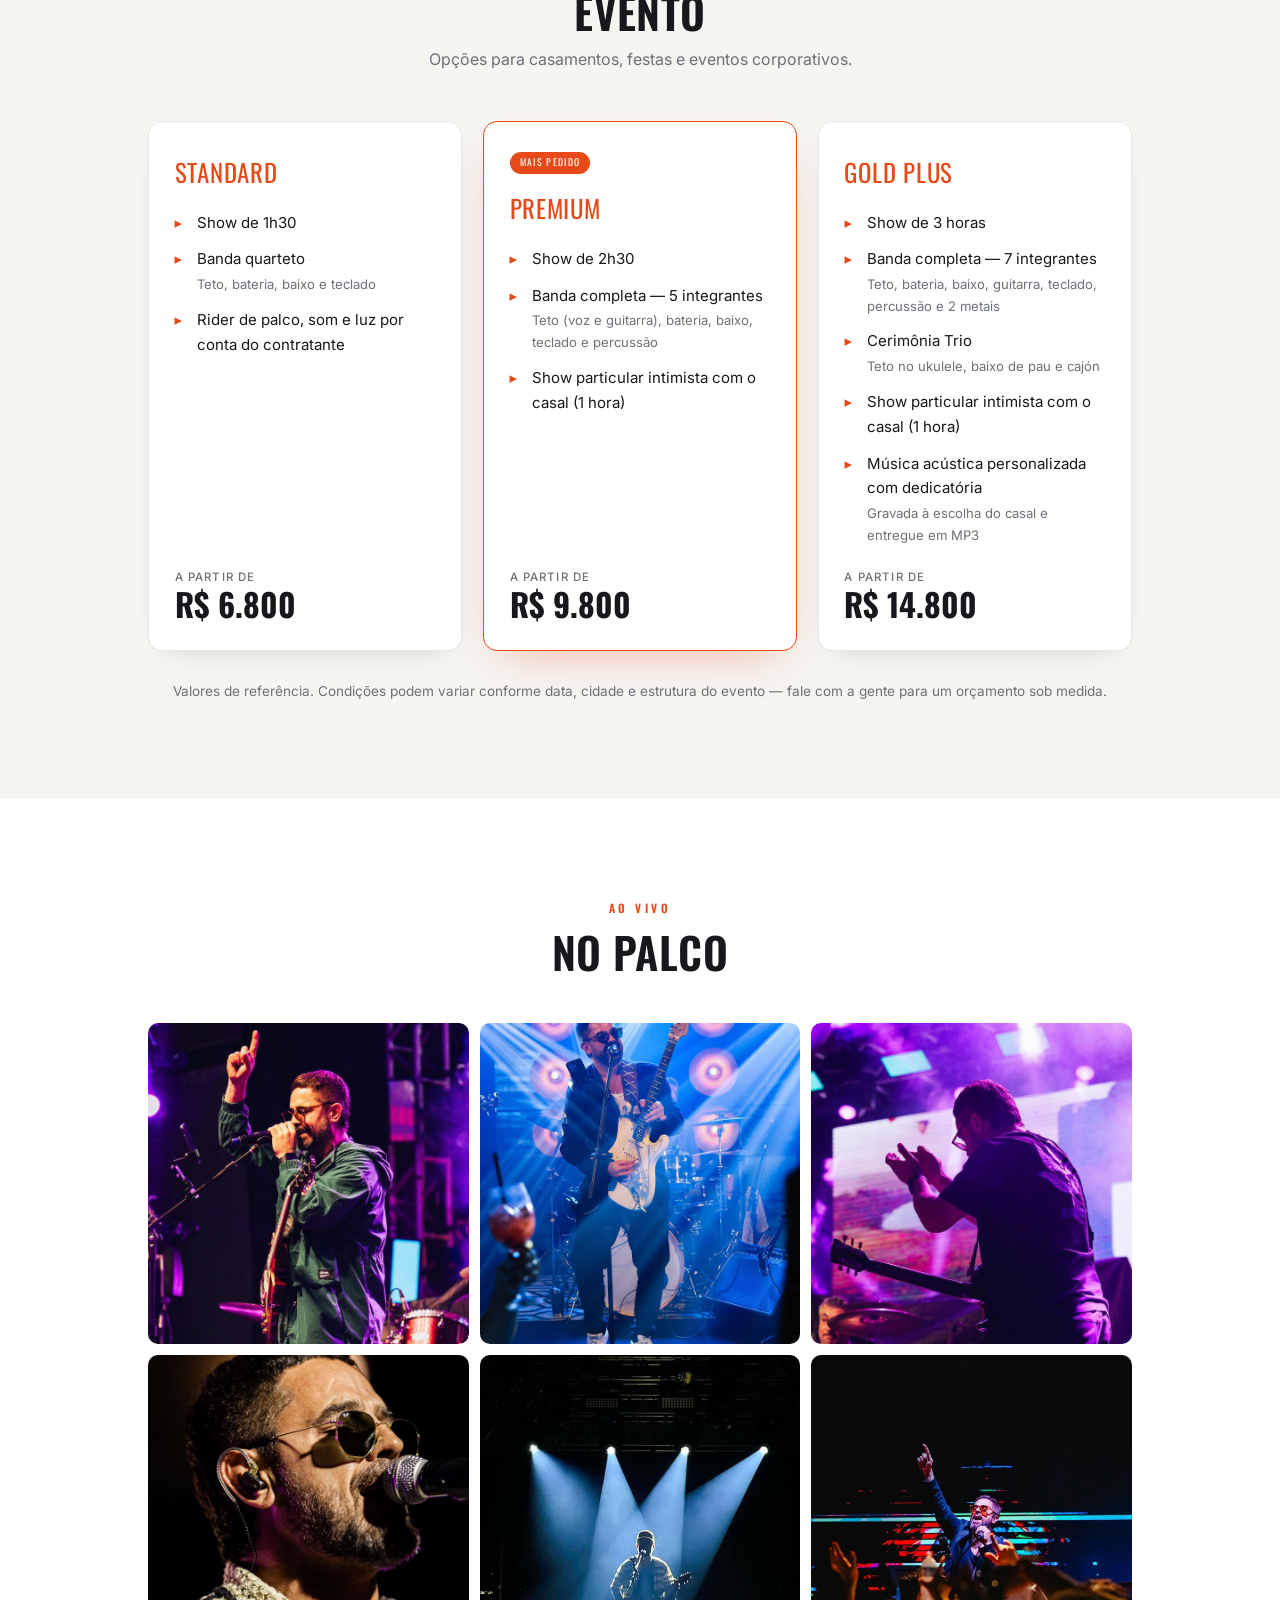
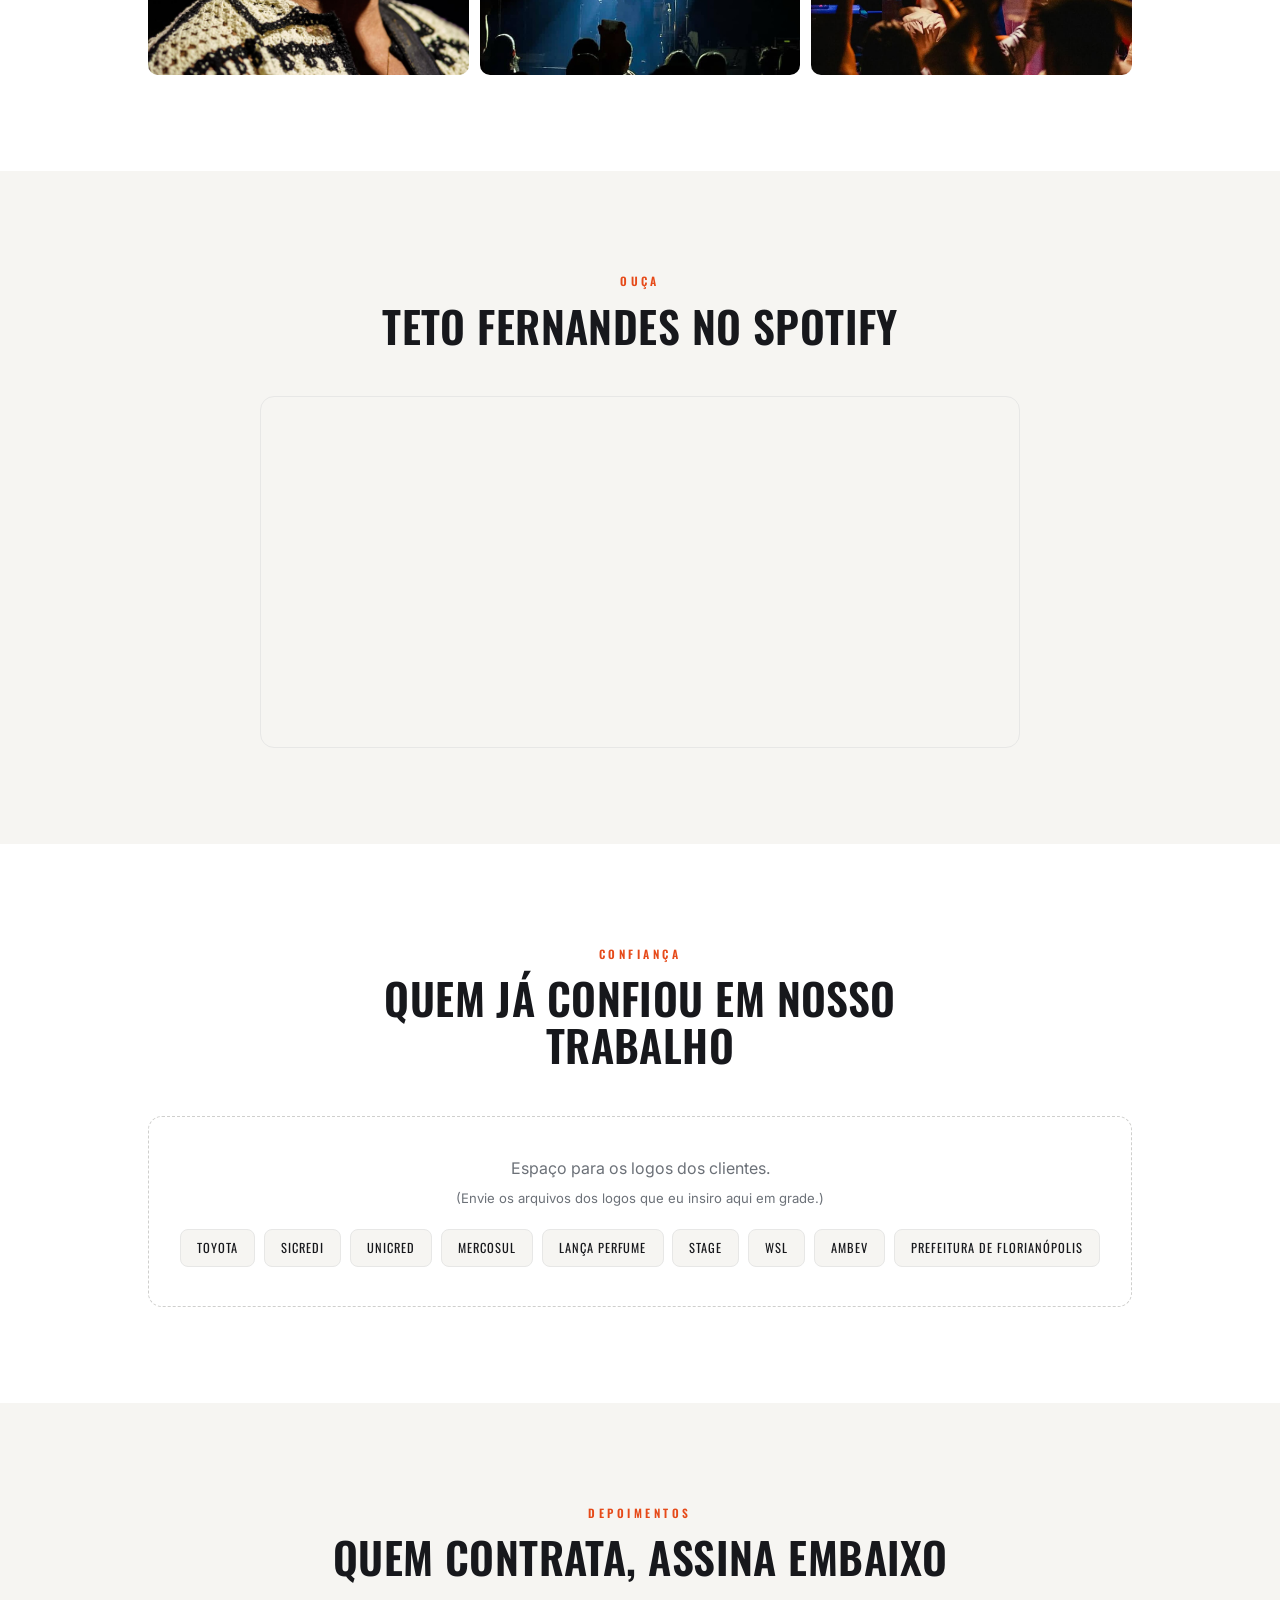
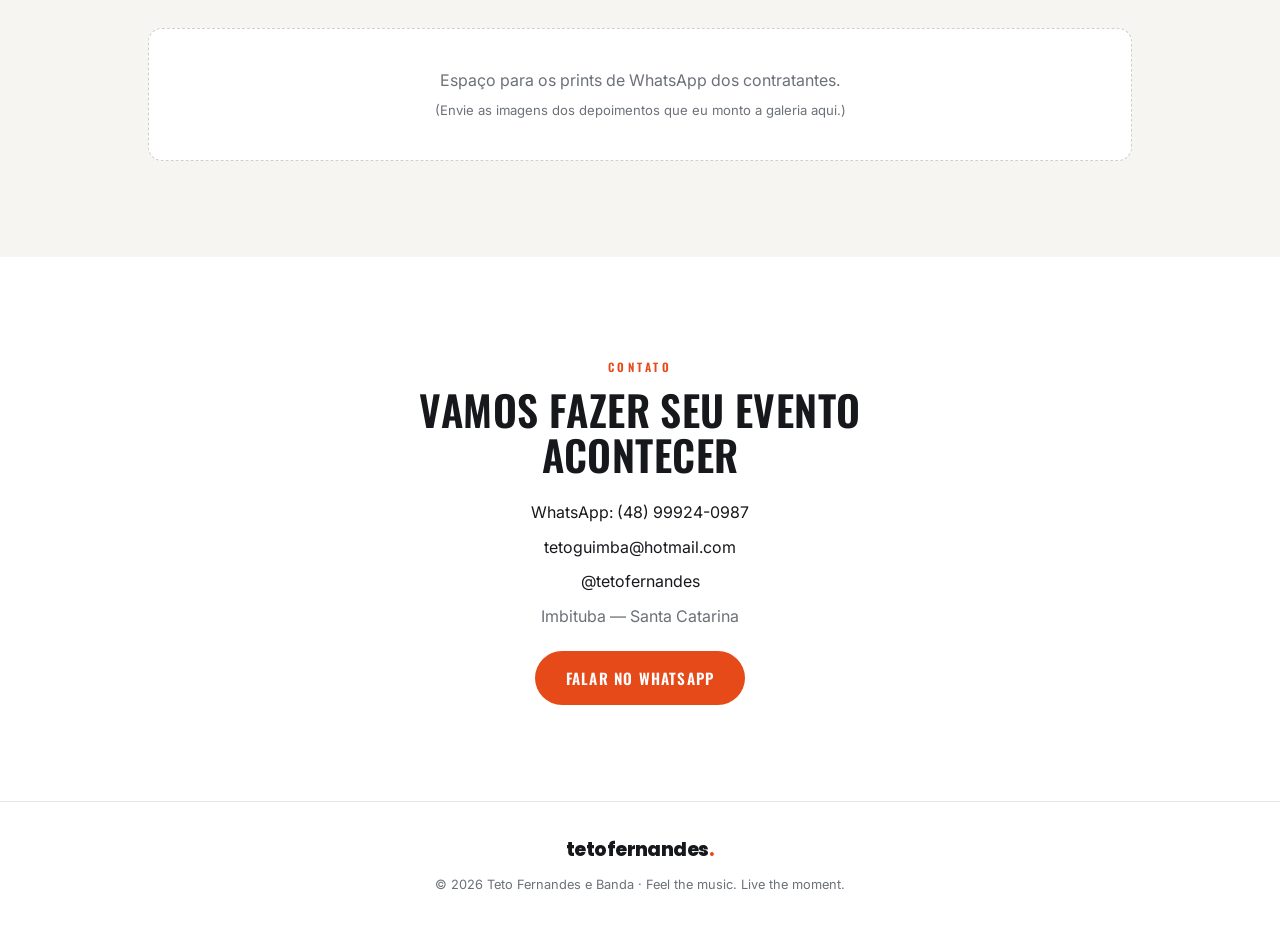
==== commit 03374872: "EPK: redesign clean com fundo branco (identidade propria)" ====
--- a/epk.html
+++ b/epk.html
@@ -19,155 +19,182 @@
     <link
       href="https://fonts.googleapis.com/css2?family=Oswald:wght@400;500;600;700&family=Poppins:wght@700;800&family=Inter:wght@400;500;600&family=Rock+Salt&display=swap"
       rel="stylesheet" />
-    <link rel="stylesheet" href="styles.css" />
 
     <style>
-      body { -webkit-print-color-adjust: exact; print-color-adjust: exact; }
-      .epk { overflow-x: hidden; }
-      .epk-section { padding: clamp(3rem, 7vw, 5.5rem) 0; }
-      .epk-section.alt { background: var(--bg-2); }
-      .epk-head { text-align: center; max-width: 720px; margin: 0 auto 2.6rem; }
-      .epk-head h2 { font-size: clamp(1.8rem, 4.5vw, 3rem); }
-      .epk-head p { color: var(--muted); margin-top: 0.6rem; }
-
-      /* Cover */
-      .epk-cover {
-        position: relative;
-        min-height: 82vh;
-        display: flex;
-        flex-direction: column;
-        align-items: center;
-        justify-content: center;
-        text-align: center;
-        overflow: hidden;
-        padding: 3rem 1.5rem;
-      }
-      .epk-cover-bg {
-        position: absolute; inset: 0;
-        background: url("assets/img/hero-bg.jpg") center 30% / cover no-repeat;
-        filter: grayscale(100%) contrast(1.05) brightness(0.9);
-        z-index: 0;
-      }
-      .epk-cover-overlay {
-        position: absolute; inset: 0;
-        background: linear-gradient(to bottom, rgba(13,13,13,0.55), rgba(13,13,13,0.35) 45%, rgba(13,13,13,0.95));
-        z-index: 1;
-      }
-      .epk-cover > * { position: relative; z-index: 2; }
-      .epk-cover .silh { width: 92px; height: auto; opacity: 0.95; margin-bottom: 1rem; }
-      .epk-cover .logo {
-        font-family: var(--font-brand); font-weight: 800; text-transform: lowercase;
-        letter-spacing: -0.04em; color: #fff;
-        font-size: clamp(2.4rem, 8vw, 5rem); line-height: 1;
-      }
-      .epk-cover .logo .dot { color: var(--accent); }
-      .epk-cover .kicker {
-        font-family: var(--font-display); text-transform: uppercase; letter-spacing: 0.32em;
-        color: var(--accent); font-size: 0.75rem; margin-bottom: 1.2rem;
-      }
-      .epk-cover .sign {
-        font-family: "Rock Salt", cursive; color: var(--accent);
-        font-size: clamp(1rem, 3vw, 1.4rem); margin-top: 1.4rem;
-      }
-      .epk-cover .meta {
-        margin-top: 1.6rem; color: var(--muted);
-        font-family: var(--font-display); text-transform: uppercase; letter-spacing: 0.14em; font-size: 0.8rem;
-      }
-
-      /* Bio */
-      .epk-bio { max-width: 780px; margin: 0 auto; text-align: center; }
-      .epk-bio .lead { font-size: clamp(1.15rem, 2.4vw, 1.5rem); font-weight: 500; }
-      .epk-bio p { color: var(--muted); margin-top: 1rem; }
-      .epk-genres { display: flex; flex-wrap: wrap; gap: 0.6rem; justify-content: center; margin-top: 1.6rem; }
-      .epk-genres span {
-        font-family: var(--font-display); text-transform: uppercase; letter-spacing: 0.1em; font-size: 0.78rem;
-        border: 1px solid var(--line); color: var(--text); padding: 0.4rem 0.9rem; border-radius: 100px;
-      }
-
-      /* Pacotes */
-      .pkg-grid { display: grid; grid-template-columns: repeat(3, 1fr); gap: 1.4rem; align-items: start; }
-      .pkg-card {
-        background: var(--bg-3); border: 1px solid var(--line); border-radius: var(--radius);
-        padding: 1.8rem 1.5rem; display: flex; flex-direction: column; height: 100%;
-      }
-      .pkg-card.featured { border-color: var(--accent); box-shadow: 0 0 40px -12px rgba(230,74,25,0.55); }
-      .pkg-name { font-family: var(--font-display); text-transform: uppercase; letter-spacing: 0.04em; font-size: 1.5rem; }
-      .pkg-name b { color: var(--accent); }
-      .pkg-tag {
-        display: inline-block; align-self: flex-start; margin-bottom: 0.9rem;
-        font-family: var(--font-display); text-transform: uppercase; letter-spacing: 0.15em; font-size: 0.6rem;
-        color: var(--accent-ink); background: var(--accent); padding: 2px 9px; border-radius: 100px;
-      }
-      .pkg-list { list-style: none; padding: 0; margin: 1.2rem 0 1.6rem; display: flex; flex-direction: column; gap: 0.8rem; flex: 1; }
-      .pkg-list li { color: var(--text); font-size: 0.95rem; padding-left: 1.5rem; position: relative; line-height: 1.5; }
-      .pkg-list li::before { content: "▸"; color: var(--accent); position: absolute; left: 0; top: 0; }
-      .pkg-list li small { color: var(--muted); display: block; font-size: 0.82rem; margin-top: 2px; }
-      .pkg-price { font-family: var(--font-display); font-weight: 700; font-size: 2.1rem; line-height: 1; margin-top: auto; }
-      .pkg-price small { display: block; font-size: 0.75rem; color: var(--muted); letter-spacing: 0.1em; margin-bottom: 4px; font-weight: 500; }
-      .pkg-note { text-align: center; color: var(--muted); font-size: 0.85rem; margin-top: 1.6rem; }
-
-      /* Galeria */
-      .epk-gallery { display: grid; grid-template-columns: repeat(3, 1fr); gap: 0.8rem; }
-      .epk-gallery img { width: 100%; aspect-ratio: 1/1; object-fit: cover; border-radius: 12px; border: 1px solid var(--line); }
-
-      /* Placeholder (clientes/depoimentos a enviar) */
-      .epk-placeholder {
-        border: 1px dashed var(--line); border-radius: var(--radius); padding: 2.4rem 1.5rem; text-align: center; color: var(--muted);
-      }
-      .client-chips { display: flex; flex-wrap: wrap; gap: 0.6rem; justify-content: center; margin-top: 1.2rem; }
-      .client-chips span {
-        font-family: var(--font-display); text-transform: uppercase; letter-spacing: 0.08em; font-size: 0.8rem;
-        background: rgba(255,255,255,0.05); border: 1px solid var(--line); color: var(--text);
-        padding: 0.5rem 1rem; border-radius: 8px;
-      }
-
-      /* Player */
-      .epk-player { max-width: 780px; margin: 0 auto; }
-      .epk-player iframe { border-radius: var(--radius); display: block; }
-
-      /* Contato */
-      .epk-contact { text-align: center; max-width: 640px; margin: 0 auto; }
-      .epk-contact .lines { display: flex; flex-direction: column; gap: 0.5rem; margin: 1.4rem 0; }
-      .epk-contact a { color: var(--text); }
-      .epk-contact a:hover { color: var(--accent); }
-      .epk-cta { margin-top: 1.4rem; }
-
-      .epk-foot { text-align: center; color: var(--muted); font-size: 0.82rem; padding: 2rem 0 2.6rem; border-top: 1px solid var(--line); }
+      :root {
+        --ink: #17181c;
+        --muted: #6c7178;
+        --line: #e7e7e6;
+        --bg: #ffffff;
+        --soft: #f6f5f2;
+        --accent: #e64a19;
+        --maxw: 1040px;
+        --radius: 14px;
+        --f-display: "Oswald", system-ui, sans-serif;
+        --f-brand: "Poppins", system-ui, sans-serif;
+        --f-body: "Inter", system-ui, sans-serif;
+      }
+      * { box-sizing: border-box; margin: 0; padding: 0; }
+      body {
+        font-family: var(--f-body);
+        color: var(--ink);
+        background: var(--bg);
+        line-height: 1.65;
+        -webkit-font-smoothing: antialiased;
+        -webkit-print-color-adjust: exact;
+        print-color-adjust: exact;
+      }
+      img { max-width: 100%; display: block; }
+      a { color: inherit; }
+      .wrap { width: 100%; max-width: var(--maxw); margin: 0 auto; padding: 0 28px; }
+
+      h1, h2, h3 { font-family: var(--f-display); font-weight: 600; line-height: 1.08; letter-spacing: 0.01em; }
+      .eyebrow {
+        font-family: var(--f-display); text-transform: uppercase; letter-spacing: 0.3em;
+        font-size: 0.72rem; color: var(--accent); font-weight: 600;
+      }
+      .rule { width: 46px; height: 3px; background: var(--accent); border-radius: 3px; }
+
+      section { padding: clamp(3.2rem, 8vw, 6rem) 0; }
+      section.soft { background: var(--soft); }
+      .sec-head { max-width: 640px; margin: 0 auto clamp(2rem, 4vw, 3rem); text-align: center; }
+      .sec-head .eyebrow { display: inline-block; margin-bottom: 0.7rem; }
+      .sec-head h2 { font-size: clamp(1.7rem, 4vw, 2.7rem); text-transform: uppercase; }
+      .sec-head p { color: var(--muted); margin-top: 0.7rem; }
+
+      /* ---------- Capa ---------- */
+      .cover { text-align: center; padding-top: clamp(3rem, 7vw, 5rem); }
+      .cover .silh { width: 68px; margin: 0 auto 1.4rem; opacity: 0.95; }
+      .cover .kicker {
+        font-family: var(--f-display); text-transform: uppercase; letter-spacing: 0.34em;
+        font-size: 0.72rem; color: var(--accent); font-weight: 600;
+      }
+      .cover .logo {
+        font-family: var(--f-brand); font-weight: 800; text-transform: lowercase;
+        letter-spacing: -0.04em; color: var(--ink);
+        font-size: clamp(2.6rem, 9vw, 5.6rem); line-height: 1; margin: 0.8rem 0 0;
+      }
+      .cover .logo .dot { color: var(--accent); }
+      .cover .sign { font-family: "Rock Salt", cursive; color: var(--accent); font-size: clamp(1rem, 3vw, 1.4rem); margin-top: 1.3rem; }
+      .cover .meta {
+        margin-top: 1.4rem; color: var(--muted);
+        font-family: var(--f-display); text-transform: uppercase; letter-spacing: 0.16em; font-size: 0.78rem;
+      }
+      .cover-photo {
+        margin: clamp(2.4rem, 5vw, 3.6rem) auto 0; max-width: var(--maxw);
+        border-radius: var(--radius); overflow: hidden;
+      }
+      .cover-photo img { width: 100%; aspect-ratio: 16 / 8; object-fit: cover; }
+
+      /* ---------- Bio ---------- */
+      .bio { max-width: 760px; margin: 0 auto; text-align: center; }
+      .bio .rule { margin: 0 auto 1.6rem; }
+      .bio .lead { font-size: clamp(1.2rem, 2.6vw, 1.6rem); font-weight: 500; }
+      .bio p.sub { color: var(--muted); margin-top: 1rem; }
+      .genres { display: flex; flex-wrap: wrap; gap: 0.55rem; justify-content: center; margin-top: 1.8rem; }
+      .genres span {
+        font-family: var(--f-display); text-transform: uppercase; letter-spacing: 0.1em; font-size: 0.76rem;
+        border: 1px solid var(--line); color: var(--ink); padding: 0.4rem 0.95rem; border-radius: 100px;
+      }
+
+      /* ---------- Pacotes ---------- */
+      .pkgs { display: grid; grid-template-columns: repeat(3, 1fr); gap: 1.3rem; align-items: stretch; }
+      .pkg {
+        background: var(--bg); border: 1px solid var(--line); border-radius: var(--radius);
+        padding: 1.9rem 1.6rem; display: flex; flex-direction: column;
+        box-shadow: 0 10px 30px -22px rgba(0, 0, 0, 0.35);
+      }
+      .pkg.feat { border: 1.5px solid var(--accent); box-shadow: 0 18px 44px -20px rgba(230, 74, 25, 0.4); }
+      .pkg .tag {
+        align-self: flex-start; margin-bottom: 0.9rem;
+        font-family: var(--f-display); text-transform: uppercase; letter-spacing: 0.14em; font-size: 0.6rem;
+        color: #fff; background: var(--accent); padding: 3px 10px; border-radius: 100px;
+      }
+      .pkg .name { font-family: var(--f-display); text-transform: uppercase; letter-spacing: 0.03em; font-size: 1.55rem; color: var(--accent); }
+      .pkg ul { list-style: none; margin: 1.1rem 0 1.6rem; display: flex; flex-direction: column; gap: 0.75rem; flex: 1; }
+      .pkg li { font-size: 0.94rem; padding-left: 1.4rem; position: relative; }
+      .pkg li::before { content: "▸"; color: var(--accent); position: absolute; left: 0; top: 0; }
+      .pkg li small { display: block; color: var(--muted); font-size: 0.82rem; margin-top: 2px; }
+      .pkg .price { font-family: var(--f-display); font-weight: 700; font-size: 2rem; line-height: 1; margin-top: auto; color: var(--ink); }
+      .pkg .price small { display: block; font-family: var(--f-body); font-weight: 500; font-size: 0.72rem; color: var(--muted); letter-spacing: 0.1em; margin-bottom: 4px; text-transform: uppercase; }
+      .pkg-note { text-align: center; color: var(--muted); font-size: 0.85rem; margin-top: 1.8rem; }
+
+      /* ---------- Galeria ---------- */
+      .gal { display: grid; grid-template-columns: repeat(3, 1fr); gap: 0.7rem; }
+      .gal img { width: 100%; aspect-ratio: 1 / 1; object-fit: cover; border-radius: 10px; }
+
+      /* ---------- Player ---------- */
+      .player { max-width: 760px; margin: 0 auto; }
+      .player iframe { border-radius: var(--radius); display: block; border: 1px solid var(--line); }
+
+      /* ---------- Placeholder / clientes ---------- */
+      .placeholder {
+        border: 1px dashed #cfcfcd; border-radius: var(--radius); padding: 2.4rem 1.5rem; text-align: center; color: var(--muted); background: var(--bg);
+      }
+      .chips { display: flex; flex-wrap: wrap; gap: 0.55rem; justify-content: center; margin-top: 1.2rem; }
+      .chips span {
+        font-family: var(--f-display); text-transform: uppercase; letter-spacing: 0.08em; font-size: 0.78rem;
+        background: var(--soft); border: 1px solid var(--line); color: var(--ink); padding: 0.5rem 1rem; border-radius: 8px;
+      }
+
+      /* ---------- Contato ---------- */
+      .contact { text-align: center; max-width: 620px; margin: 0 auto; }
+      .contact .rule { margin: 1.2rem auto 0; }
+      .contact .lines { margin: 1.4rem 0; display: flex; flex-direction: column; gap: 0.5rem; color: var(--muted); }
+      .contact .lines a { color: var(--ink); text-decoration: none; }
+      .contact .lines a:hover { color: var(--accent); }
+      .btn {
+        display: inline-flex; align-items: center; gap: 0.5rem;
+        font-family: var(--f-display); font-weight: 600; text-transform: uppercase; letter-spacing: 0.08em;
+        font-size: 0.95rem; padding: 0.9rem 1.9rem; border-radius: 100px; text-decoration: none;
+        background: var(--accent); color: #fff; transition: transform 0.16s ease, background 0.16s ease;
+      }
+      .btn:hover { transform: translateY(-2px); background: #cf3f12; }
+
+      /* ---------- Rodapé ---------- */
+      footer { border-top: 1px solid var(--line); padding: 2rem 0 2.6rem; text-align: center; }
+      footer .brand { font-family: var(--f-brand); font-weight: 800; text-transform: lowercase; letter-spacing: -0.03em; font-size: 1.2rem; }
+      footer .brand .dot { color: var(--accent); }
+      footer .fine { color: var(--muted); font-size: 0.8rem; margin-top: 0.5rem; }
 
       @media (max-width: 820px) {
-        .pkg-grid { grid-template-columns: 1fr; }
-        .epk-gallery { grid-template-columns: repeat(2, 1fr); }
+        .pkgs { grid-template-columns: 1fr; }
+        .gal { grid-template-columns: repeat(2, 1fr); }
+        .cover-photo img { aspect-ratio: 4 / 3; }
       }
     </style>
   </head>
 
-  <body class="epk">
+  <body>
     <!-- ===================== CAPA ===================== -->
-    <header class="epk-cover">
-      <div class="epk-cover-bg"></div>
-      <div class="epk-cover-overlay"></div>
-      <img class="silh" src="assets/img/silhouette.png" alt="" aria-hidden="true" />
-      <p class="kicker">Press Kit · Proposta de Shows</p>
-      <div class="logo">tetofernandes<span class="dot">.</span></div>
-      <p class="sign">Feel the music. Live the moment.</p>
-      <p class="meta">Pop ao vivo · +20 anos de estrada · Imbituba — SC</p>
+    <header class="cover">
+      <div class="wrap">
+        <img class="silh" src="assets/img/silhouette-orange.png" alt="" aria-hidden="true" />
+        <p class="kicker">Press Kit · Proposta de Shows</p>
+        <div class="logo">tetofernandes<span class="dot">.</span></div>
+        <p class="sign">Feel the music. Live the moment.</p>
+        <p class="meta">Pop ao vivo · +20 anos de estrada · Imbituba — SC</p>
+      </div>
+      <div class="wrap">
+        <div class="cover-photo"><img src="assets/img/sobre3.jpg" alt="Teto Fernandes e Banda ao vivo" /></div>
+      </div>
     </header>
 
     <!-- ===================== BIO ===================== -->
-    <section class="epk-section">
-      <div class="container epk-bio">
-        <span class="eyebrow">A Banda</span>
+    <section>
+      <div class="wrap bio">
+        <div class="rule"></div>
         <p class="lead">
           Mais de 20 anos levando música, energia e experiências inesquecíveis ao
           público.
         </p>
-        <p>
+        <p class="sub">
           Com um repertório versátil que passeia entre rock, pop rock, reggae, MPB
           e clássicos atemporais, Teto Fernandes entrega performances autênticas,
           intensas e cheias de conexão. Cada apresentação é única, cada show é uma
           experiência.
         </p>
-        <div class="epk-genres">
+        <div class="genres">
           <span>Rock</span><span>Pop Rock</span><span>Reggae</span>
           <span>MPB</span><span>Clássicos</span>
         </div>
@@ -175,49 +202,49 @@
     </section>
 
     <!-- ===================== PACOTES ===================== -->
-    <section class="epk-section alt">
-      <div class="container">
-        <div class="epk-head">
+    <section class="soft">
+      <div class="wrap">
+        <div class="sec-head">
           <span class="eyebrow">Pacotes</span>
           <h2>Escolha o formato do seu evento</h2>
-          <p>Três opções para casamentos, festas e eventos corporativos.</p>
-        </div>
-
-        <div class="pkg-grid">
+          <p>Opções para casamentos, festas e eventos corporativos.</p>
+        </div>
+
+        <div class="pkgs">
           <!-- STANDARD -->
-          <article class="pkg-card">
-            <div class="pkg-name"><b>Standard</b></div>
-            <ul class="pkg-list">
+          <article class="pkg">
+            <div class="name">Standard</div>
+            <ul>
               <li>Show de 1h30</li>
               <li>Banda quarteto<small>Teto, bateria, baixo e teclado</small></li>
               <li>Rider de palco, som e luz por conta do contratante</li>
             </ul>
-            <div class="pkg-price"><small>A partir de</small>R$ 6.800</div>
+            <div class="price"><small>A partir de</small>R$ 6.800</div>
           </article>
 
-          <!-- PREMIUM (destaque) -->
-          <article class="pkg-card featured">
-            <span class="pkg-tag">Mais pedido</span>
-            <div class="pkg-name"><b>Premium</b></div>
-            <ul class="pkg-list">
+          <!-- PREMIUM -->
+          <article class="pkg feat">
+            <span class="tag">Mais pedido</span>
+            <div class="name">Premium</div>
+            <ul>
               <li>Show de 2h30</li>
               <li>Banda completa — 5 integrantes<small>Teto (voz e guitarra), bateria, baixo, teclado e percussão</small></li>
               <li>Show particular intimista com o casal (1 hora)</li>
             </ul>
-            <div class="pkg-price"><small>A partir de</small>R$ 9.800</div>
+            <div class="price"><small>A partir de</small>R$ 9.800</div>
           </article>
 
           <!-- GOLD PLUS -->
-          <article class="pkg-card">
-            <div class="pkg-name"><b>Gold Plus</b></div>
-            <ul class="pkg-list">
+          <article class="pkg">
+            <div class="name">Gold Plus</div>
+            <ul>
               <li>Show de 3 horas</li>
               <li>Banda completa — 7 integrantes<small>Teto, bateria, baixo, guitarra, teclado, percussão e 2 metais</small></li>
               <li>Cerimônia Trio<small>Teto no ukulele, baixo de pau e cajón</small></li>
               <li>Show particular intimista com o casal (1 hora)</li>
               <li>Música acústica personalizada com dedicatória<small>Gravada à escolha do casal e entregue em MP3</small></li>
             </ul>
-            <div class="pkg-price"><small>A partir de</small>R$ 14.800</div>
+            <div class="price"><small>A partir de</small>R$ 14.800</div>
           </article>
         </div>
         <p class="pkg-note">
@@ -228,34 +255,34 @@
     </section>
 
     <!-- ===================== FOTOS ===================== -->
-    <section class="epk-section">
-      <div class="container">
-        <div class="epk-head">
+    <section>
+      <div class="wrap">
+        <div class="sec-head">
           <span class="eyebrow">Ao vivo</span>
           <h2>No palco</h2>
         </div>
-        <div class="epk-gallery">
+        <div class="gal">
           <img src="assets/img/sobre2.jpg" alt="Teto Fernandes ao vivo" loading="lazy" />
           <img src="assets/img/sobre4.jpg" alt="Teto Fernandes ao vivo" loading="lazy" />
-          <img src="assets/img/sobre3.jpg" alt="Teto Fernandes ao vivo" loading="lazy" />
           <img src="assets/img/sobre1.jpg" alt="Teto Fernandes ao vivo" loading="lazy" />
           <img src="assets/img/sobre5.jpg" alt="Teto Fernandes ao vivo" loading="lazy" />
           <img src="assets/img/sobre6.jpg" alt="Teto Fernandes ao vivo" loading="lazy" />
+          <img src="assets/img/hero-bg.jpg" alt="Teto Fernandes ao vivo" loading="lazy" />
         </div>
       </div>
     </section>
 
     <!-- ===================== MÚSICA ===================== -->
-    <section class="epk-section alt">
-      <div class="container">
-        <div class="epk-head">
+    <section class="soft">
+      <div class="wrap">
+        <div class="sec-head">
           <span class="eyebrow">Ouça</span>
           <h2>Teto Fernandes no Spotify</h2>
         </div>
-        <div class="epk-player">
+        <div class="player">
           <iframe
             title="Teto Fernandes no Spotify"
-            src="https://open.spotify.com/embed/artist/6eYhTbcZ08PxT9TpKpBpat?utm_source=generator&theme=0"
+            src="https://open.spotify.com/embed/artist/6eYhTbcZ08PxT9TpKpBpat?utm_source=generator"
             width="100%" height="352" frameborder="0"
             allow="autoplay; clipboard-write; encrypted-media; fullscreen; picture-in-picture"
             loading="lazy"></iframe>
@@ -264,18 +291,18 @@
     </section>
 
     <!-- ===================== CLIENTES ===================== -->
-    <section class="epk-section">
-      <div class="container">
-        <div class="epk-head">
+    <section>
+      <div class="wrap">
+        <div class="sec-head">
           <span class="eyebrow">Confiança</span>
           <h2>Quem já confiou em nosso trabalho</h2>
         </div>
-        <div class="epk-placeholder">
+        <div class="placeholder">
           <p>Espaço para os logos dos clientes.</p>
           <p style="font-size: 0.82rem; margin-top: 0.4rem">
             (Envie os arquivos dos logos que eu insiro aqui em grade.)
           </p>
-          <div class="client-chips">
+          <div class="chips">
             <span>Toyota</span><span>Sicredi</span><span>Unicred</span>
             <span>Mercosul</span><span>Lança Perfume</span><span>Stage</span>
             <span>WSL</span><span>Ambev</span><span>Prefeitura de Florianópolis</span>
@@ -285,13 +312,13 @@
     </section>
 
     <!-- ===================== DEPOIMENTOS ===================== -->
-    <section class="epk-section alt">
-      <div class="container">
-        <div class="epk-head">
+    <section class="soft">
+      <div class="wrap">
+        <div class="sec-head">
           <span class="eyebrow">Depoimentos</span>
           <h2>Quem contrata, assina embaixo</h2>
         </div>
-        <div class="epk-placeholder">
+        <div class="placeholder">
           <p>Espaço para os prints de WhatsApp dos contratantes.</p>
           <p style="font-size: 0.82rem; margin-top: 0.4rem">
             (Envie as imagens dos depoimentos que eu monto a galeria aqui.)
@@ -301,28 +328,29 @@
     </section>
 
     <!-- ===================== CONTATO ===================== -->
-    <section class="epk-section">
-      <div class="container epk-contact">
+    <section>
+      <div class="wrap contact">
         <span class="eyebrow">Contato</span>
-        <h2>Vamos fazer seu evento acontecer</h2>
+        <h2 style="text-transform: uppercase; font-size: clamp(1.7rem, 4vw, 2.6rem); margin-top: 0.5rem">
+          Vamos fazer seu evento acontecer
+        </h2>
         <div class="lines">
           <p><a href="https://wa.me/5548999240987" target="_blank" rel="noopener">WhatsApp: (48) 99924-0987</a></p>
           <p><a href="mailto:tetoguimba@hotmail.com">tetoguimba@hotmail.com</a></p>
           <p><a href="https://instagram.com/tetofernandes" target="_blank" rel="noopener">@tetofernandes</a></p>
           <p>Imbituba — Santa Catarina</p>
         </div>
-        <div class="epk-cta">
-          <a class="btn btn-primary" href="https://wa.me/5548999240987" target="_blank" rel="noopener">Falar no WhatsApp</a>
-        </div>
-      </div>
-    </section>
-
-    <div class="epk-foot">
-      <div class="container">
-        © <span id="y"></span> Teto Fernandes e Banda · Press Kit ·
-        tetofernandes. — Feel the music. Live the moment.
-      </div>
-    </div>
+        <a class="btn" href="https://wa.me/5548999240987" target="_blank" rel="noopener">Falar no WhatsApp</a>
+      </div>
+    </section>
+
+    <!-- ===================== RODAPÉ ===================== -->
+    <footer>
+      <div class="wrap">
+        <div class="brand">tetofernandes<span class="dot">.</span></div>
+        <p class="fine">© <span id="y"></span> Teto Fernandes e Banda · Feel the music. Live the moment.</p>
+      </div>
+    </footer>
 
     <script>
       document.getElementById("y").textContent = new Date().getFullYear();
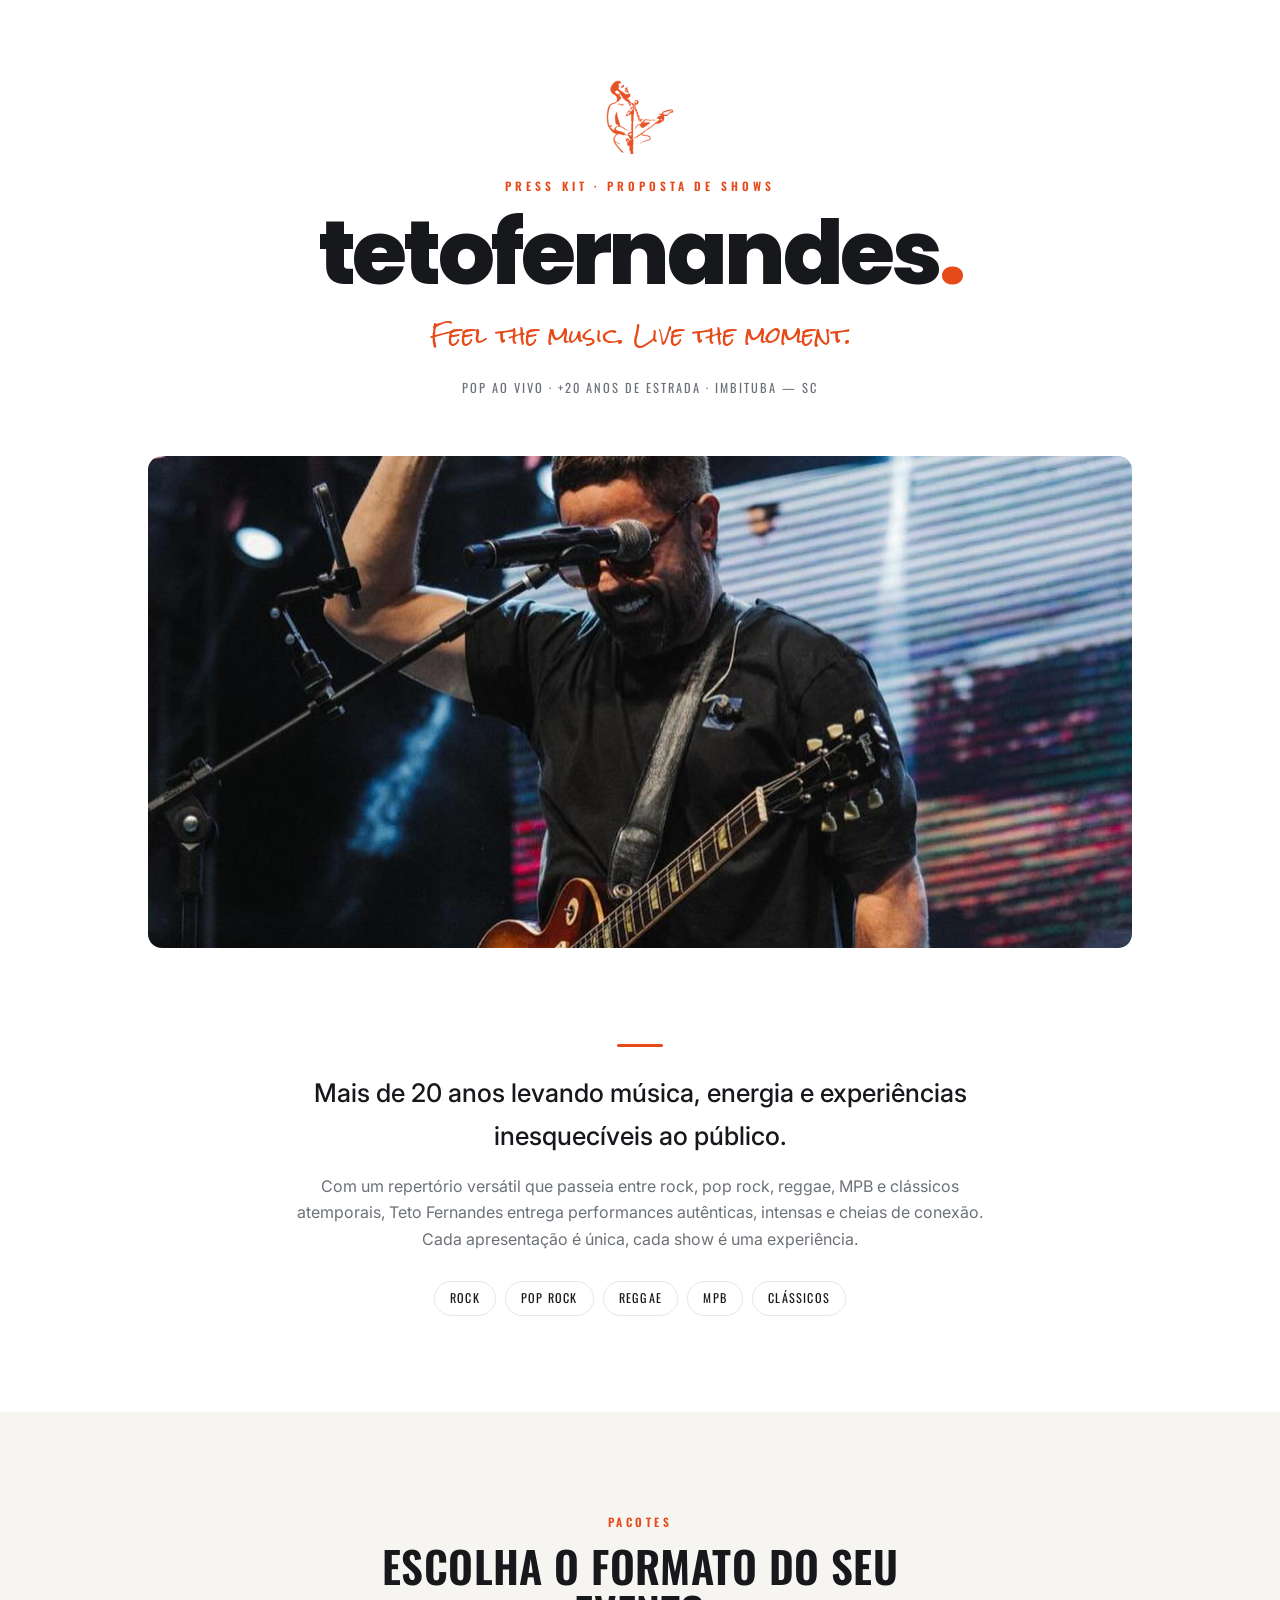
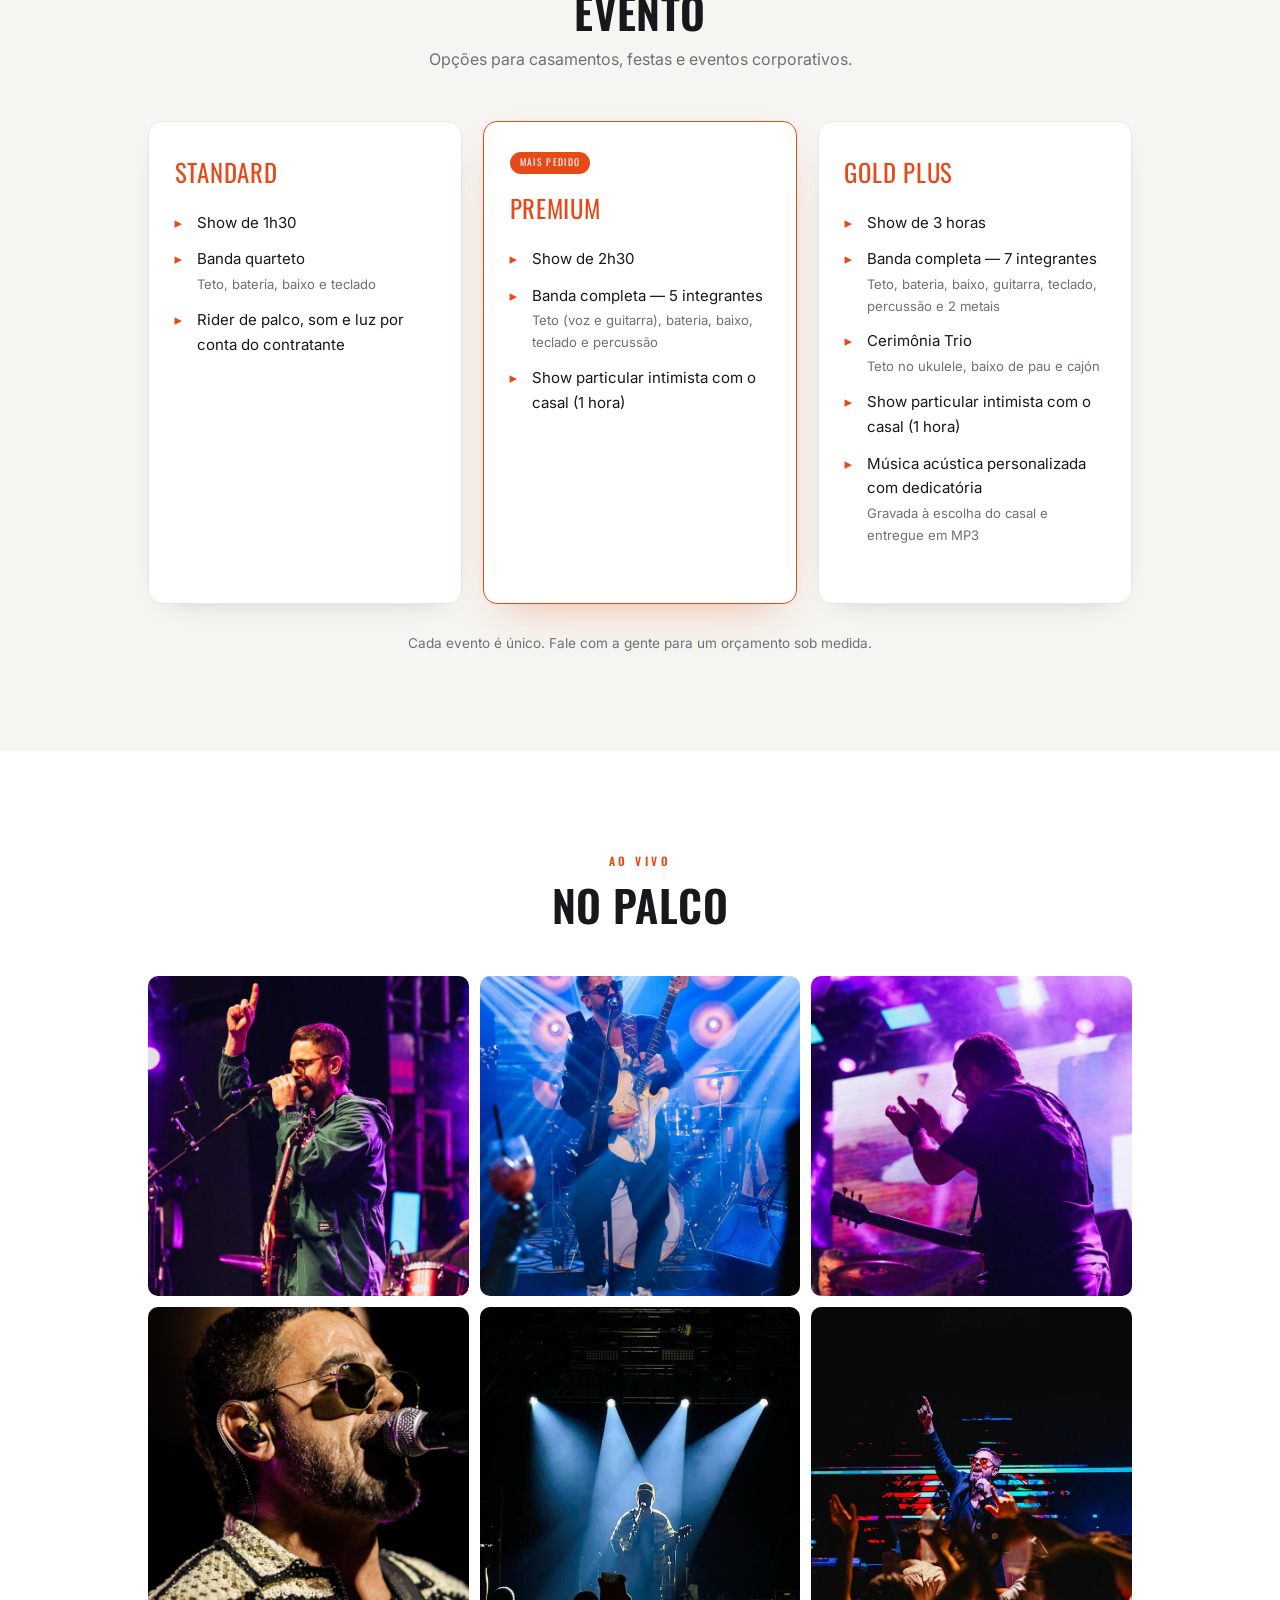
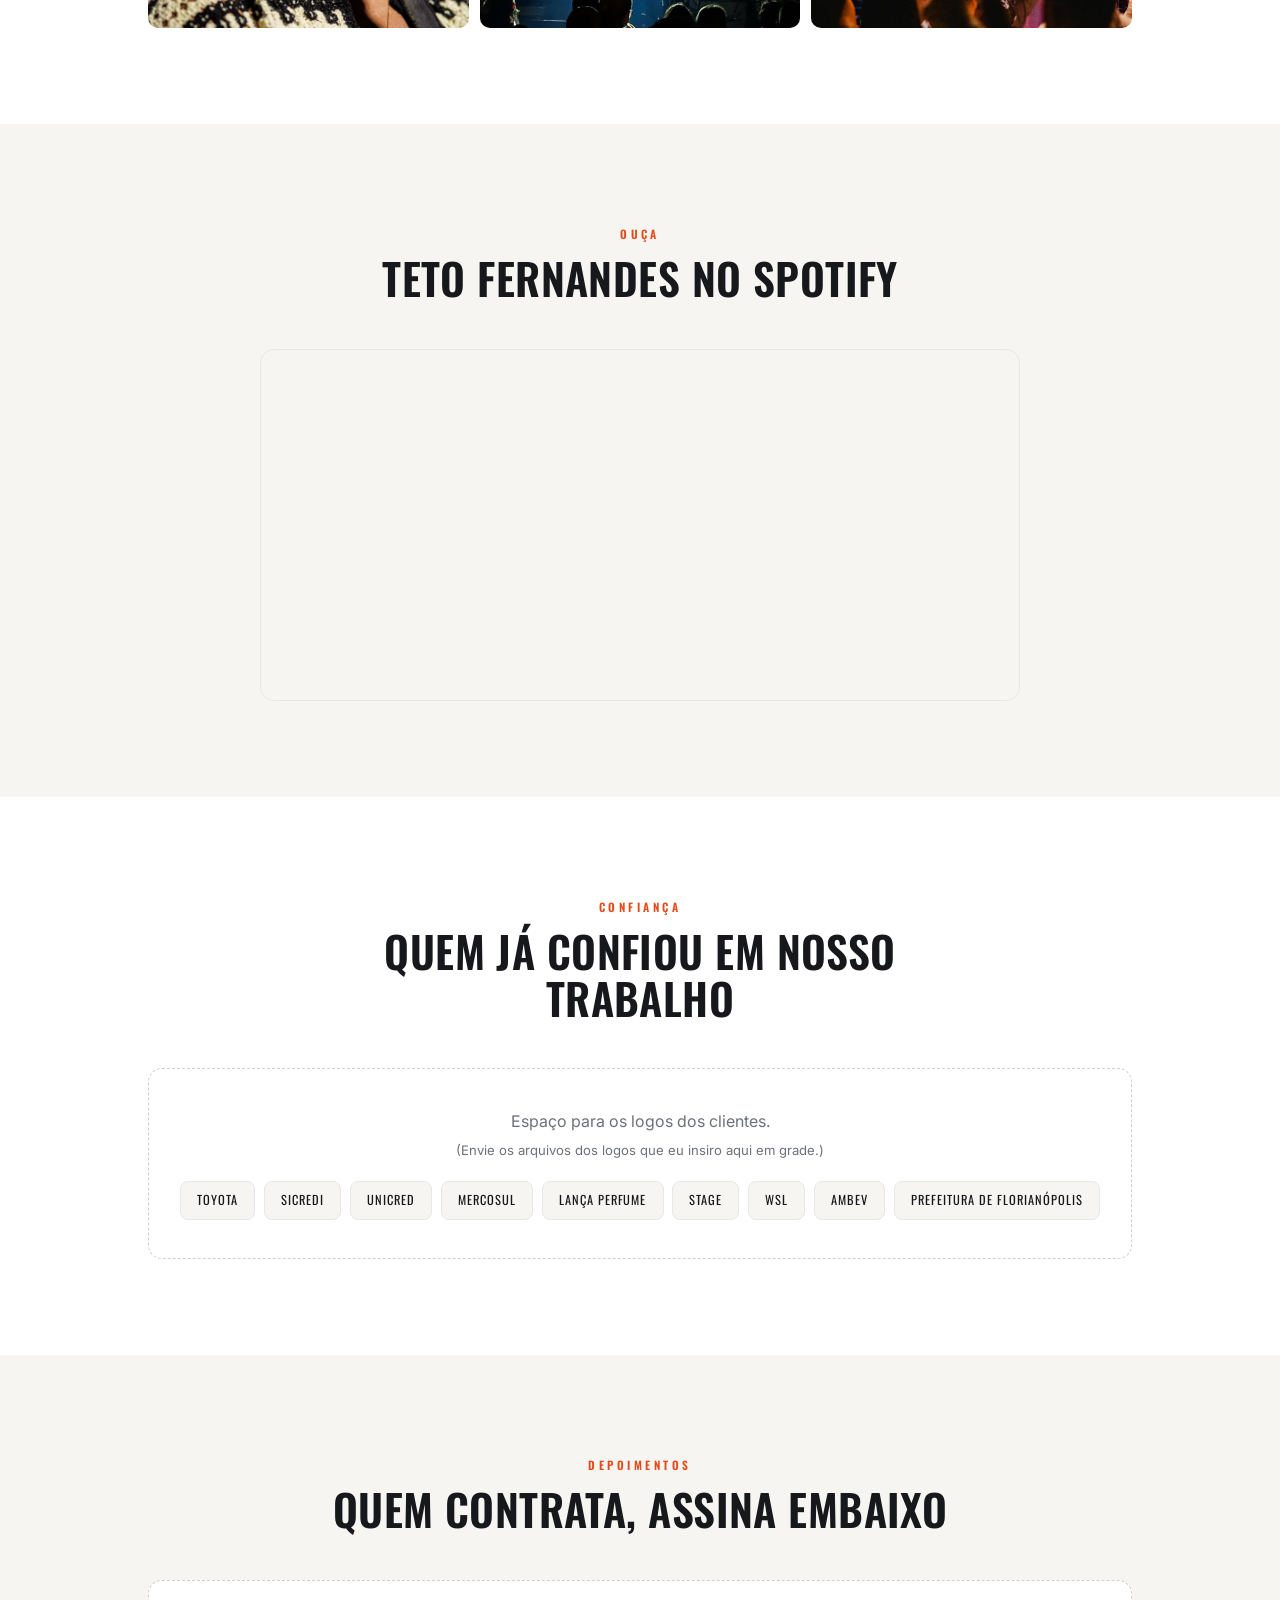
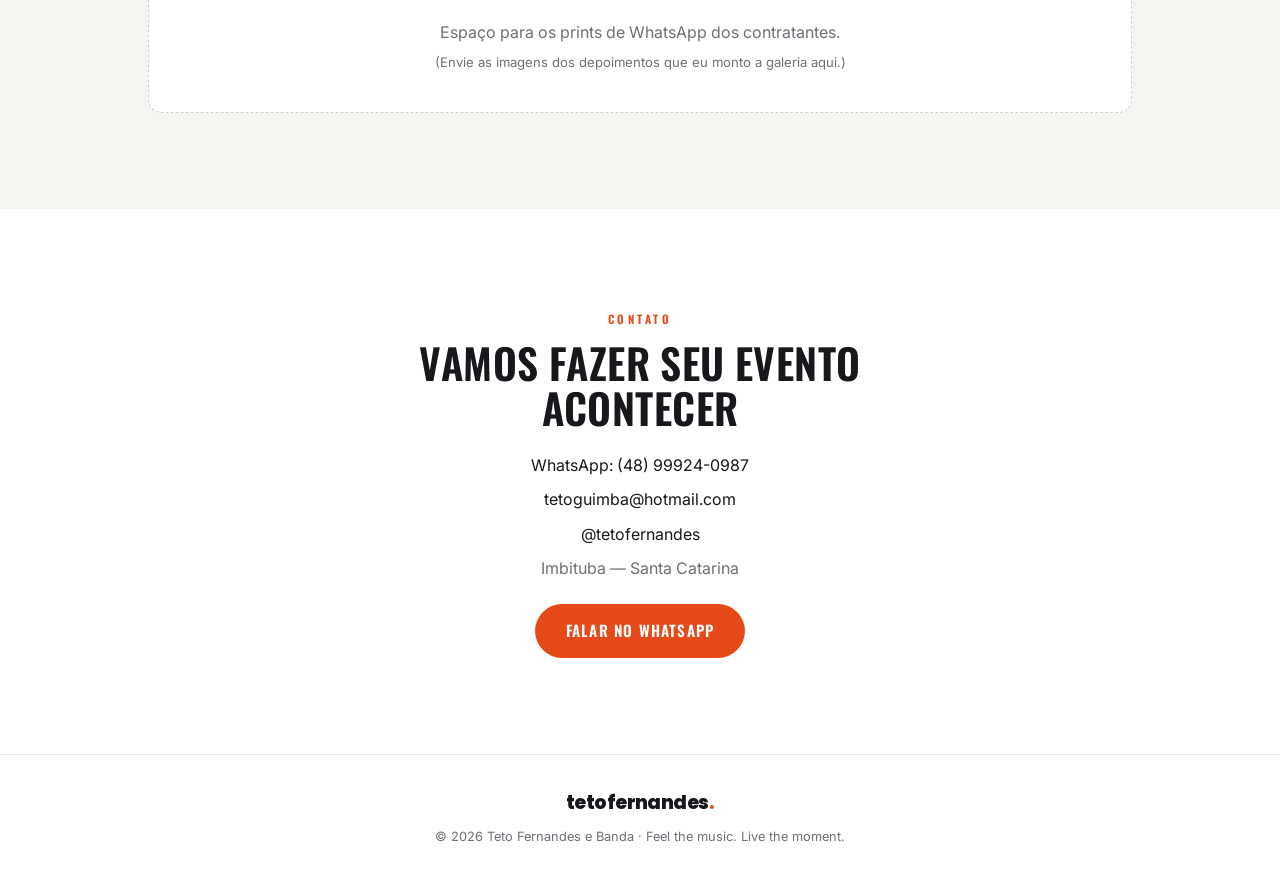
==== commit 00f6c05d: "EPK: remove precos dos pacotes" ====
--- a/epk.html
+++ b/epk.html
@@ -219,7 +219,6 @@
               <li>Banda quarteto<small>Teto, bateria, baixo e teclado</small></li>
               <li>Rider de palco, som e luz por conta do contratante</li>
             </ul>
-            <div class="price"><small>A partir de</small>R$ 6.800</div>
           </article>
 
           <!-- PREMIUM -->
@@ -231,7 +230,6 @@
               <li>Banda completa — 5 integrantes<small>Teto (voz e guitarra), bateria, baixo, teclado e percussão</small></li>
               <li>Show particular intimista com o casal (1 hora)</li>
             </ul>
-            <div class="price"><small>A partir de</small>R$ 9.800</div>
           </article>
 
           <!-- GOLD PLUS -->
@@ -244,12 +242,10 @@
               <li>Show particular intimista com o casal (1 hora)</li>
               <li>Música acústica personalizada com dedicatória<small>Gravada à escolha do casal e entregue em MP3</small></li>
             </ul>
-            <div class="price"><small>A partir de</small>R$ 14.800</div>
           </article>
         </div>
         <p class="pkg-note">
-          Valores de referência. Condições podem variar conforme data, cidade e
-          estrutura do evento — fale com a gente para um orçamento sob medida.
+          Cada evento é único. Fale com a gente para um orçamento sob medida.
         </p>
       </div>
     </section>
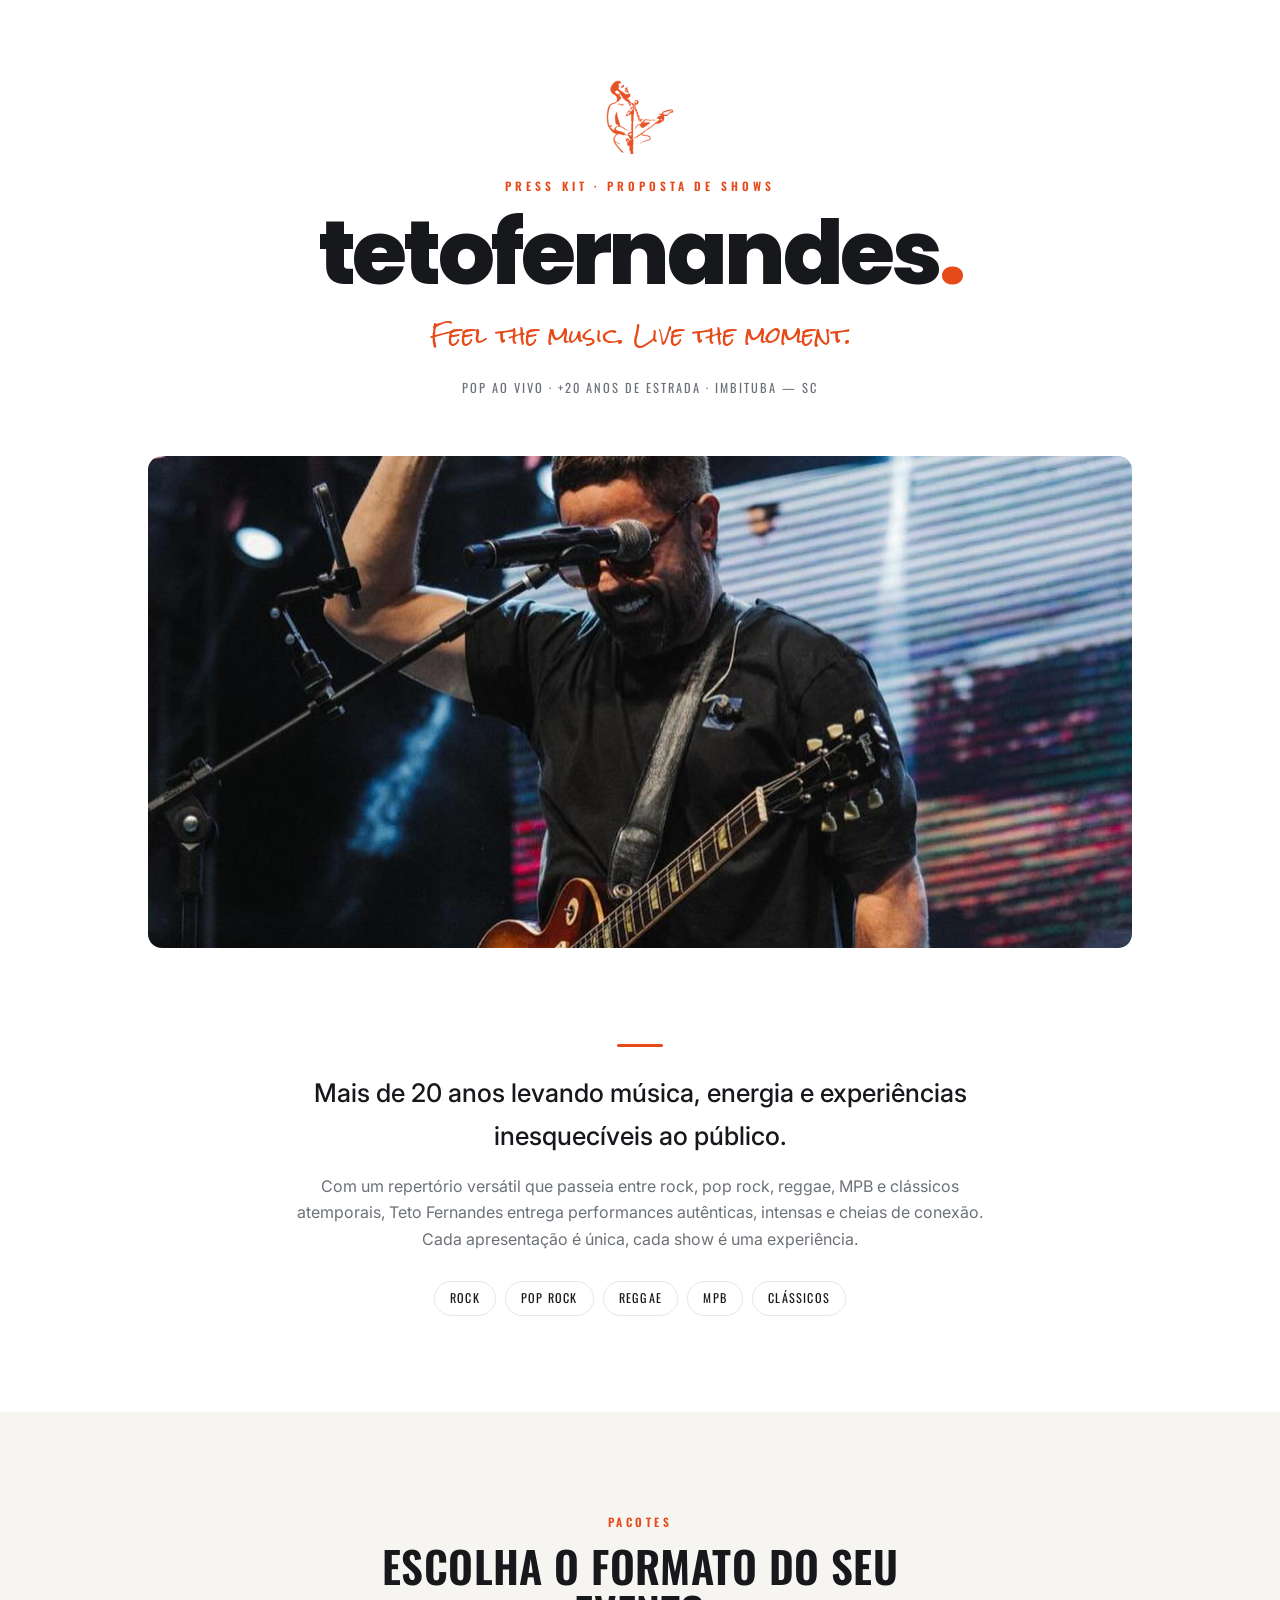
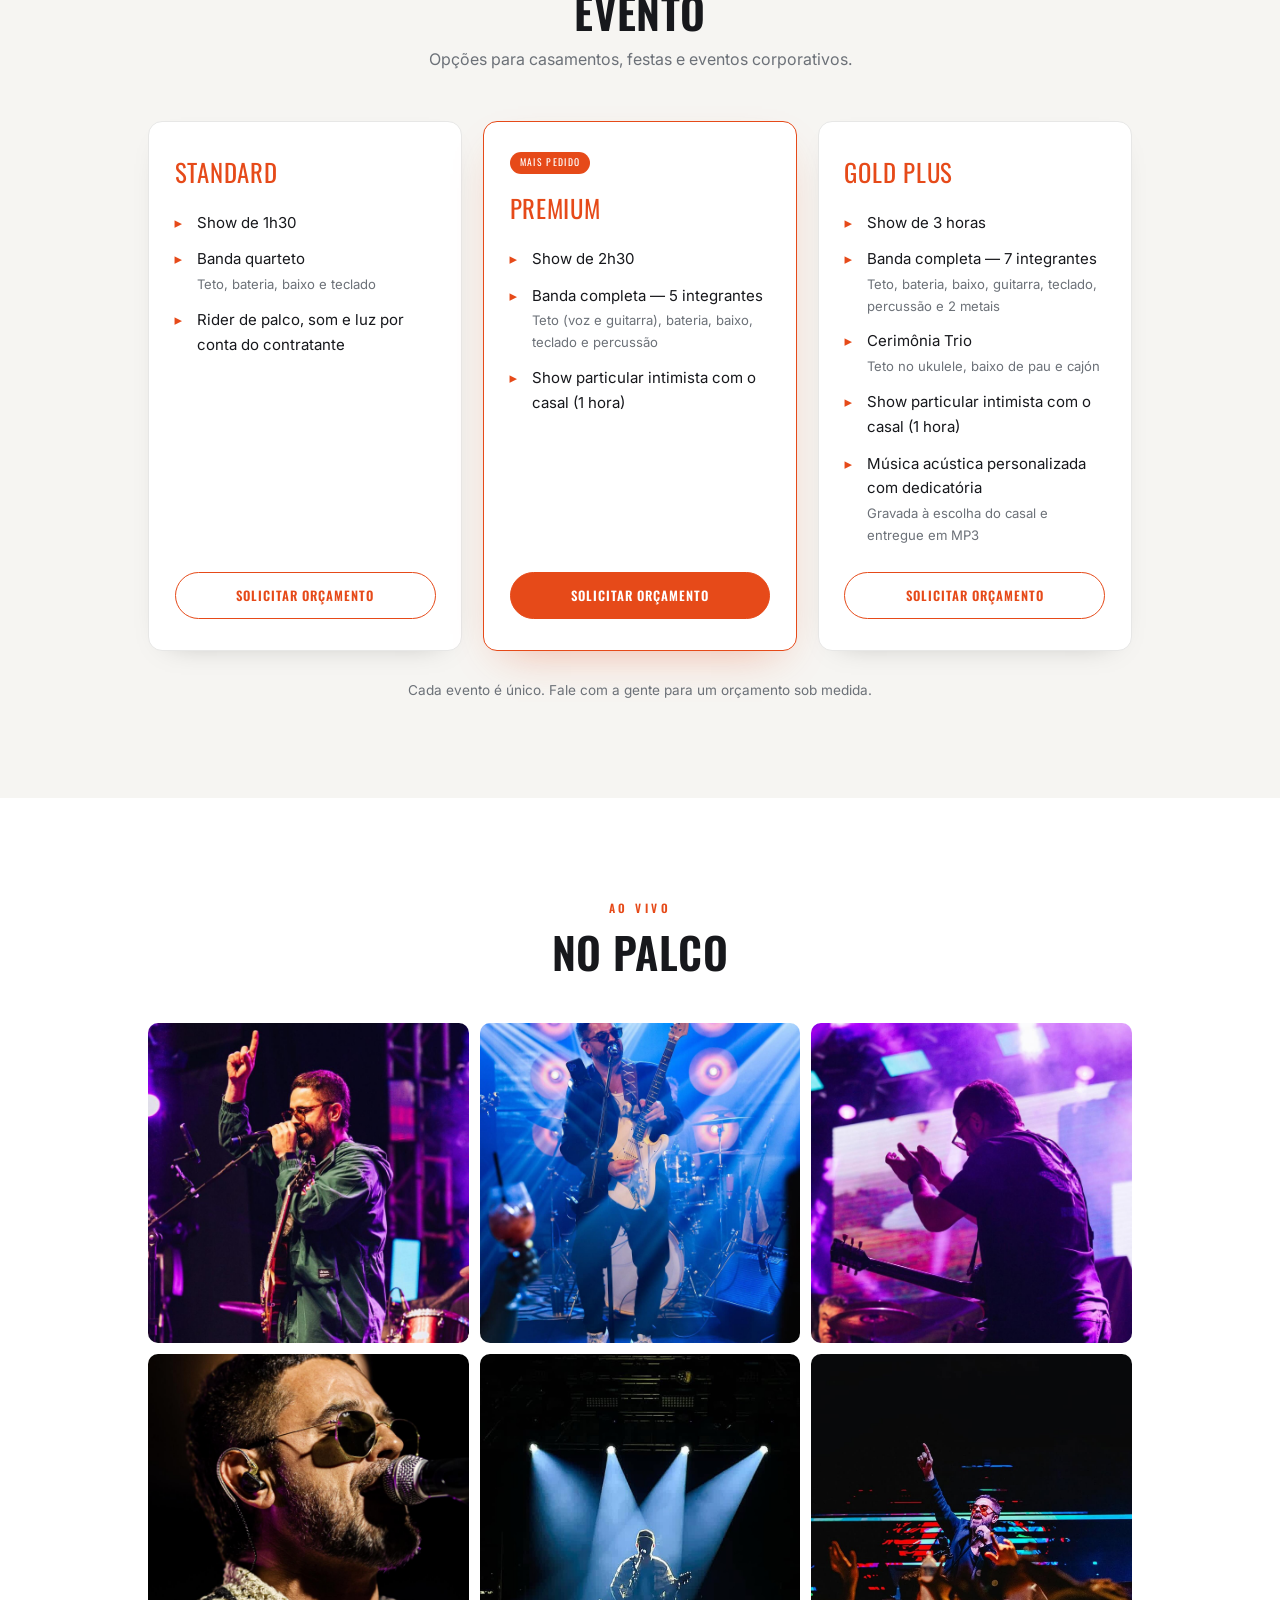
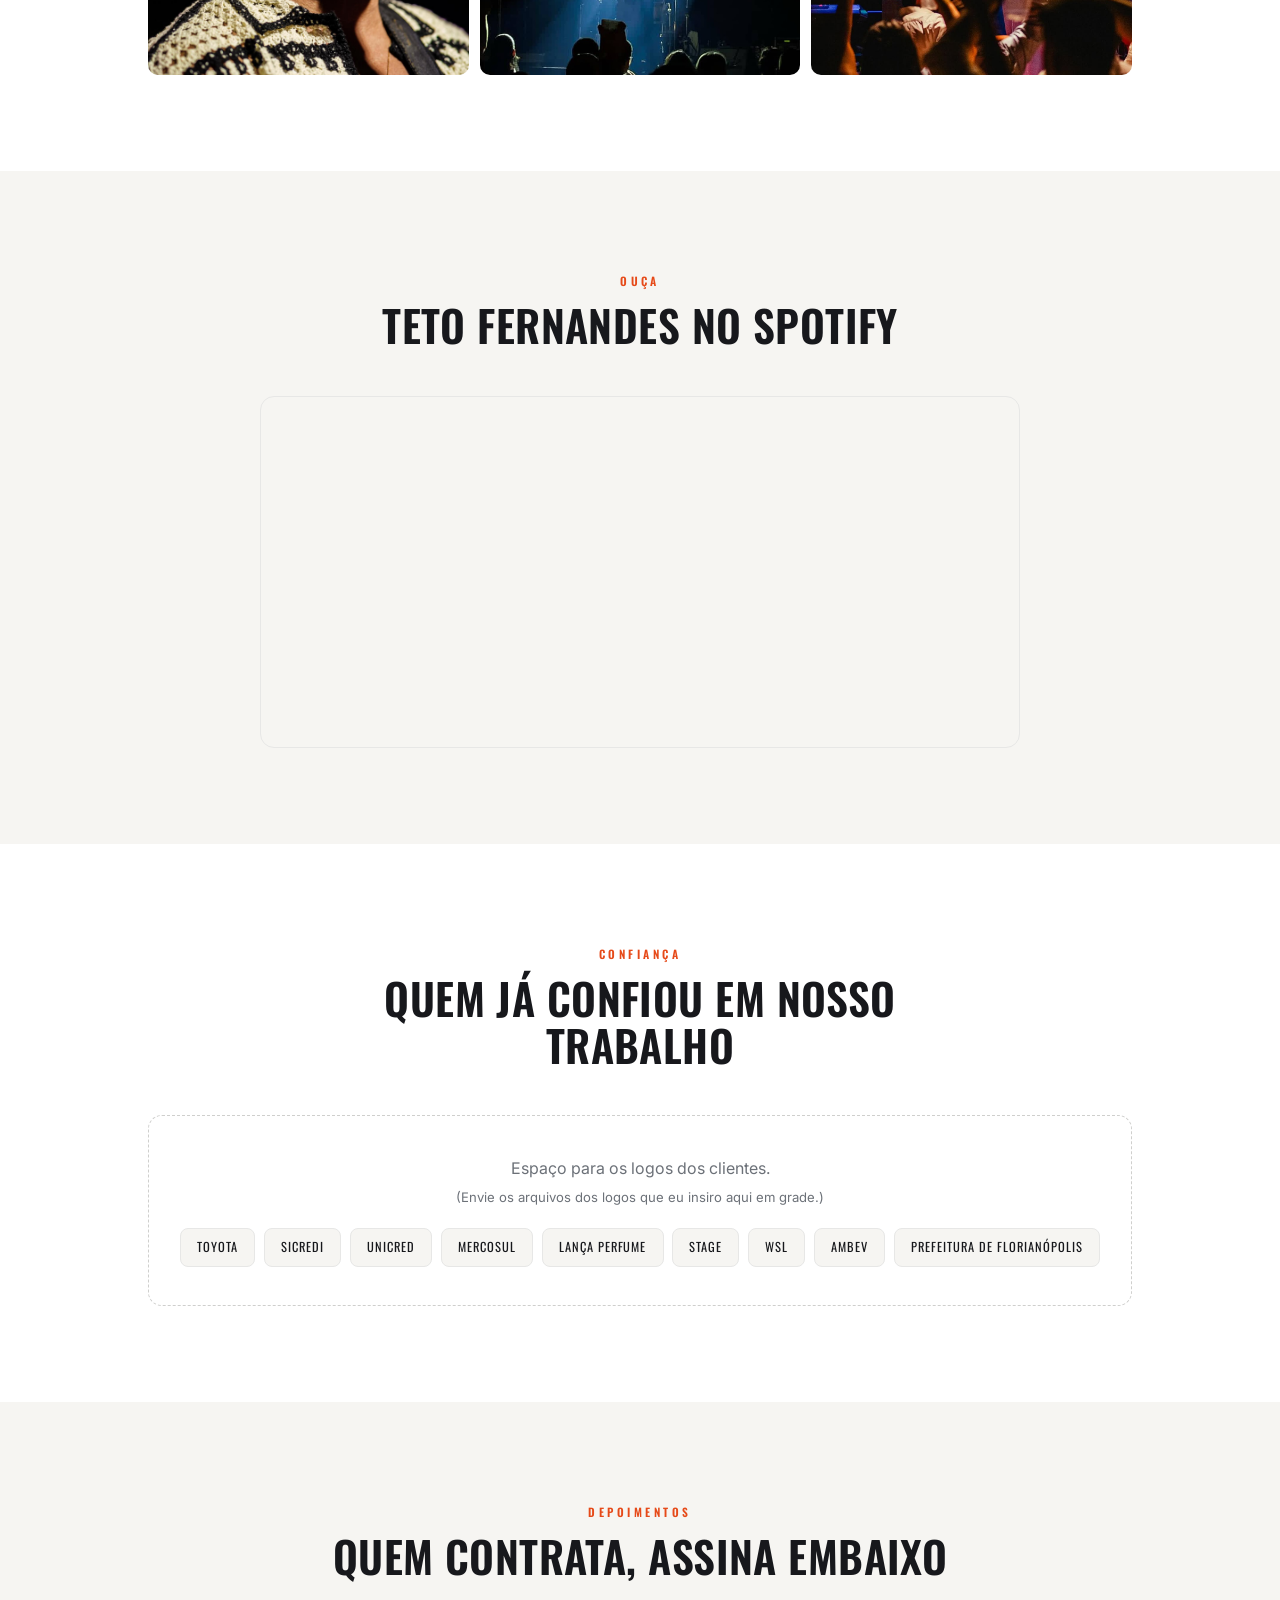
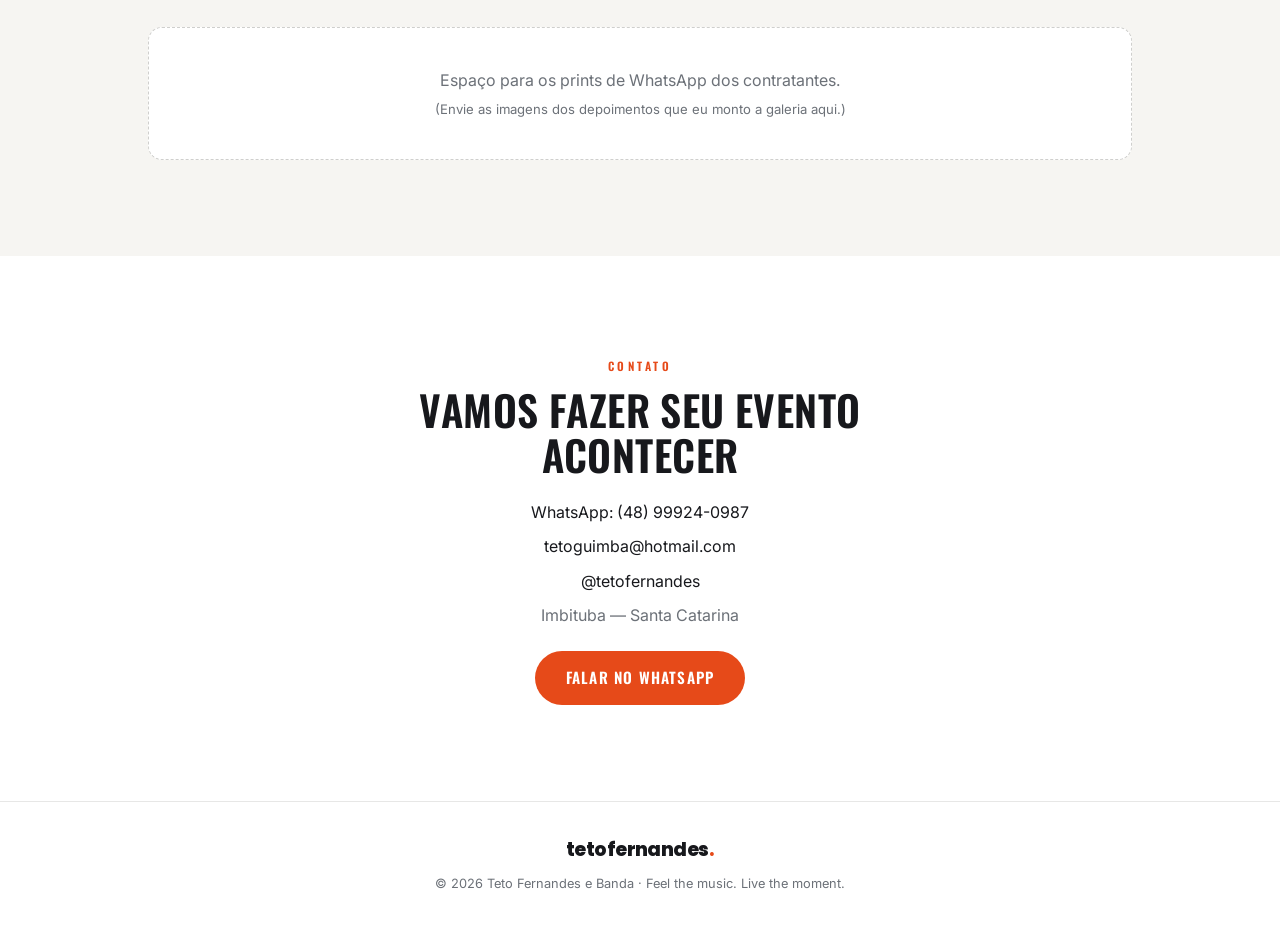
==== commit 5fa4d2d9: "EPK: botao Solicitar orcamento (WhatsApp) em cada pacote" ====
--- a/epk.html
+++ b/epk.html
@@ -118,6 +118,16 @@
       .pkg .price { font-family: var(--f-display); font-weight: 700; font-size: 2rem; line-height: 1; margin-top: auto; color: var(--ink); }
       .pkg .price small { display: block; font-family: var(--f-body); font-weight: 500; font-size: 0.72rem; color: var(--muted); letter-spacing: 0.1em; margin-bottom: 4px; text-transform: uppercase; }
       .pkg-note { text-align: center; color: var(--muted); font-size: 0.85rem; margin-top: 1.8rem; }
+      .pkg-btn {
+        margin-top: auto; display: inline-flex; align-items: center; justify-content: center;
+        font-family: var(--f-display); font-weight: 600; text-transform: uppercase; letter-spacing: 0.08em;
+        font-size: 0.8rem; padding: 0.75rem 1rem; border-radius: 100px; text-decoration: none;
+        border: 1.5px solid var(--accent); color: var(--accent); background: transparent;
+        transition: background 0.16s ease, color 0.16s ease, transform 0.16s ease;
+      }
+      .pkg-btn:hover { background: var(--accent); color: #fff; transform: translateY(-2px); }
+      .pkg.feat .pkg-btn { background: var(--accent); color: #fff; }
+      .pkg.feat .pkg-btn:hover { background: #cf3f12; }
 
       /* ---------- Galeria ---------- */
       .gal { display: grid; grid-template-columns: repeat(3, 1fr); gap: 0.7rem; }
@@ -219,6 +229,7 @@
               <li>Banda quarteto<small>Teto, bateria, baixo e teclado</small></li>
               <li>Rider de palco, som e luz por conta do contratante</li>
             </ul>
+            <a class="pkg-btn" href="https://wa.me/5548999240987?text=Ol%C3%A1%21%20Tenho%20interesse%20no%20pacote%20Standard.%20Pode%20me%20enviar%20um%20or%C3%A7amento%3F" target="_blank" rel="noopener">Solicitar orçamento</a>
           </article>
 
           <!-- PREMIUM -->
@@ -230,6 +241,7 @@
               <li>Banda completa — 5 integrantes<small>Teto (voz e guitarra), bateria, baixo, teclado e percussão</small></li>
               <li>Show particular intimista com o casal (1 hora)</li>
             </ul>
+            <a class="pkg-btn" href="https://wa.me/5548999240987?text=Ol%C3%A1%21%20Tenho%20interesse%20no%20pacote%20Premium.%20Pode%20me%20enviar%20um%20or%C3%A7amento%3F" target="_blank" rel="noopener">Solicitar orçamento</a>
           </article>
 
           <!-- GOLD PLUS -->
@@ -242,6 +254,7 @@
               <li>Show particular intimista com o casal (1 hora)</li>
               <li>Música acústica personalizada com dedicatória<small>Gravada à escolha do casal e entregue em MP3</small></li>
             </ul>
+            <a class="pkg-btn" href="https://wa.me/5548999240987?text=Ol%C3%A1%21%20Tenho%20interesse%20no%20pacote%20Gold%20Plus.%20Pode%20me%20enviar%20um%20or%C3%A7amento%3F" target="_blank" rel="noopener">Solicitar orçamento</a>
           </article>
         </div>
         <p class="pkg-note">
